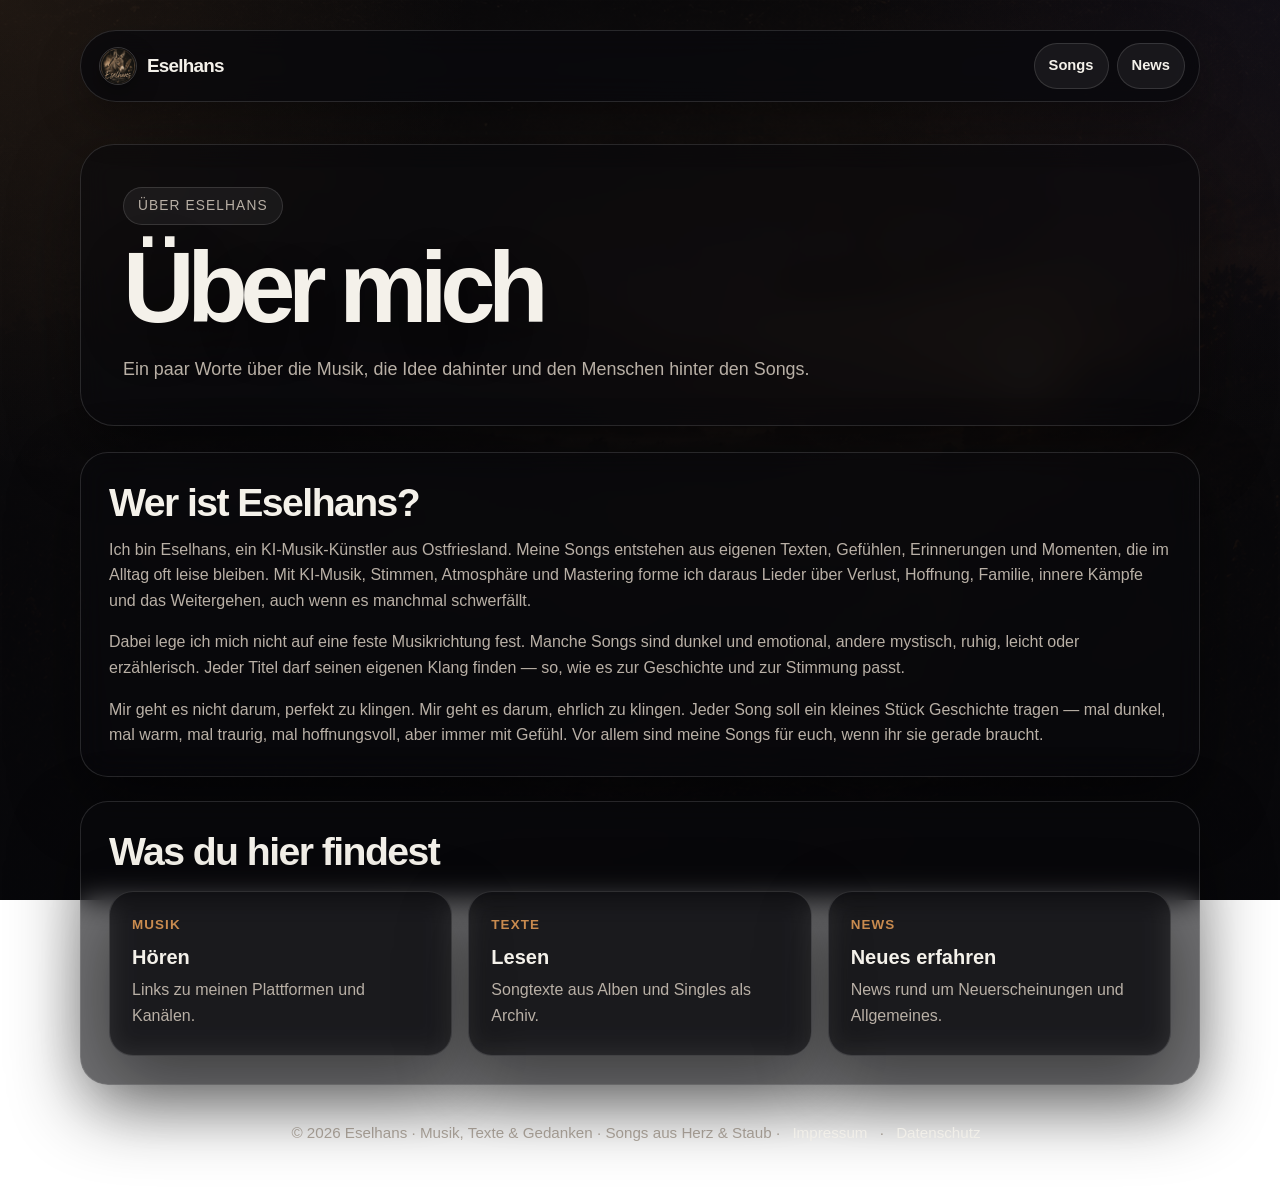
==== about.html @ 3a9dc78d "Add files via upload" ====
<!DOCTYPE html>
<html lang="de">
<head>
  <meta charset="UTF-8" />
  <meta name="viewport" content="width=device-width, initial-scale=1.0" />

  <title>Eselhans | Über mich</title>
  <meta name="description" content="Über Eselhans: KI-Musik aus Ostfriesland, eigene Texte und emotionale Songs." />
  <meta name="robots" content="index,follow" />
  <link rel="canonical" href="https://eselhans.github.io/about.html" />
  <meta property="og:type" content="profile" />
  <meta property="og:title" content="Eselhans | &Uuml;ber mich" />
  <meta property="og:description" content="&Uuml;ber Eselhans: KI-Musik aus Ostfriesland, eigene Texte und emotionale Songs." />
  <meta property="og:url" content="https://eselhans.github.io/about.html" />
  <meta property="og:image" content="https://eselhans.github.io/bilder/logo-eselhans.png" />
  <meta name="twitter:card" content="summary_large_image" />
  <meta name="twitter:title" content="Eselhans | &Uuml;ber mich" />
  <meta name="twitter:description" content="&Uuml;ber Eselhans: KI-Musik aus Ostfriesland, eigene Texte und emotionale Songs." />
  <meta name="twitter:image" content="https://eselhans.github.io/bilder/logo-eselhans.png" />
  <link rel="icon" type="image/png" href="bilder/logo-eselhans.png" />
  <link rel="apple-touch-icon" href="bilder/logo-eselhans.png" />

  <style>
    :root {
      --bg: #09090d;
      --card: rgba(255, 255, 255, 0.065);
      --border: rgba(255, 255, 255, 0.13);
      --text: #f4f1ea;
      --muted: #b9b0a6;
      --accent: #c98b4f;
      --accent-soft: rgba(201, 139, 79, 0.18);
      --shadow: rgba(0, 0, 0, 0.46);
    }

    * { box-sizing: border-box; margin: 0; padding: 0; }
    html { scroll-behavior: smooth; }

    body {
      min-height: 100vh;
      font-family: Arial, Helvetica, sans-serif;
      color: var(--text);
      background:
        radial-gradient(circle at top left, rgba(201, 139, 79, 0.12), transparent 30%),
        radial-gradient(circle at top right, rgba(97, 74, 125, 0.10), transparent 28%),
        linear-gradient(rgba(7, 7, 10, 0.84), rgba(7, 7, 10, 0.94)),
        url("bilder/hintergrund-eselhans.png");
      background-size: cover;
      background-position: center;
      background-attachment: fixed;
      line-height: 1.6;
    }

    a { color: inherit; text-decoration: none; }

    .page {
      width: min(1120px, 92%);
      margin: 0 auto;
      padding: 30px 0 56px;
    }

    .topbar {
      position: sticky;
      top: 14px;
      z-index: 20;
      display: flex;
      align-items: center;
      justify-content: space-between;
      gap: 16px;
      padding: 12px 14px;
      margin-bottom: 42px;
      border: 1px solid var(--border);
      border-radius: 999px;
      background: rgba(9, 9, 13, 0.74);
      box-shadow: 0 18px 45px rgba(0, 0, 0, 0.28);
      backdrop-filter: blur(14px);
    }

    .brand {
      display: inline-flex;
      align-items: center;
      gap: 10px;
      font-weight: 900;
      letter-spacing: -0.04em;
      font-size: 1.18rem;
      padding-left: 4px;
    }

    .brand-logo {
      width: 38px;
      height: 38px;
      border-radius: 50%;
      object-fit: cover;
      border: 1px solid rgba(255, 255, 255, 0.18);
      box-shadow: 0 8px 22px rgba(0, 0, 0, 0.35);
    }

    .nav-links {
      display: flex;
      align-items: center;
      gap: 8px;
      flex-wrap: wrap;
      justify-content: flex-end;
    }

    .nav-links a,
    .button,
    .link-button {
      display: inline-flex;
      align-items: center;
      justify-content: center;
      min-height: 42px;
      padding: 10px 14px;
      border-radius: 999px;
      border: 1px solid var(--border);
      background: rgba(255, 255, 255, 0.06);
      color: var(--text);
      font-weight: 800;
      font-size: 0.92rem;
      transition: transform 0.2s ease, background 0.2s ease, border-color 0.2s ease;
    }

    .nav-links a:hover,
    .button:hover,
    .link-button:hover {
      transform: translateY(-2px);
      background: var(--accent-soft);
      border-color: rgba(201, 139, 79, 0.55);
    }

    .hero,
    .section-card,
    .tile {
      border: 1px solid var(--border);
      background: rgba(9, 9, 13, 0.58);
      box-shadow: 0 24px 70px var(--shadow);
      backdrop-filter: blur(14px);
    }

    .hero {
      padding: 42px;
      border-radius: 34px;
      margin-bottom: 26px;
    }

    .eyebrow {
      display: inline-block;
      margin-bottom: 16px;
      padding: 7px 14px;
      border: 1px solid var(--border);
      border-radius: 999px;
      background: rgba(255, 255, 255, 0.055);
      color: var(--muted);
      font-size: 0.86rem;
      letter-spacing: 0.08em;
      text-transform: uppercase;
    }

    h1 {
      font-size: clamp(3rem, 8vw, 6.2rem);
      line-height: 0.95;
      letter-spacing: -0.075em;
      margin-bottom: 20px;
      text-shadow: 0 18px 45px var(--shadow);
    }

    h2 {
      font-size: clamp(1.7rem, 4vw, 2.45rem);
      line-height: 1.1;
      letter-spacing: -0.04em;
      margin-bottom: 12px;
    }

    h3 {
      font-size: 1.25rem;
      line-height: 1.2;
      margin-bottom: 8px;
    }

    .lead,
    .section-text,
    .tile p,
    .meta {
      color: var(--muted);
    }

    .lead {
      max-width: 820px;
      font-size: 1.12rem;
    }

    .section-card {
      padding: 28px;
      border-radius: 28px;
      margin-top: 24px;
    }

    .grid {
      display: grid;
      grid-template-columns: repeat(3, 1fr);
      gap: 16px;
      margin-top: 18px;
    }

    .grid.two { grid-template-columns: repeat(2, 1fr); }

    .tile {
      display: flex;
      flex-direction: column;
      min-height: 165px;
      padding: 22px;
      border-radius: 24px;
      transition: transform 0.2s ease, background 0.2s ease, border-color 0.2s ease;
    }

    .tile:hover {
      transform: translateY(-4px);
      background: rgba(255, 255, 255, 0.09);
      border-color: rgba(201, 139, 79, 0.55);
    }

    .tile span {
      color: var(--accent);
      font-size: 0.84rem;
      font-weight: 900;
      letter-spacing: 0.08em;
      text-transform: uppercase;
      margin-bottom: 10px;
    }

    .video-frame {
      position: relative;
      width: 100%;
      overflow: hidden;
      border-radius: 22px;
      border: 1px solid var(--border);
      background: rgba(0, 0, 0, 0.42);
      aspect-ratio: 16 / 9;
      box-shadow: 0 18px 45px rgba(0, 0, 0, 0.32);
      margin-top: 18px;
    }

    .video-frame iframe {
      width: 100%;
      height: 100%;
      border: 0;
      display: block;
    }

    .note {
      margin-top: 18px;
      padding: 18px;
      border-radius: 20px;
      border: 1px solid var(--border);
      background: rgba(255,255,255,0.055);
      color: var(--muted);
    }

    .button-row {
      display: flex;
      gap: 10px;
      flex-wrap: wrap;
      margin-top: 18px;
    }

    footer {
      padding: 36px 0 0;
      color: var(--muted);
      text-align: center;
      font-size: 0.95rem;
    }

    footer a {
      color: var(--text);
      margin: 0 8px;
      opacity: 0.86;
    }

    footer a:hover {
      opacity: 1;
      color: var(--accent);
    }

    @media (max-width: 980px) {
      .grid,
      .grid.two { grid-template-columns: 1fr; }
      .nav-links { display: none; }
    }

    @media (max-width: 640px) {
      .page { width: min(94%, 1120px); padding-top: 20px; }
      .topbar { top: 10px; }
      .hero, .section-card { padding: 22px; border-radius: 24px; }
      .button-row { flex-direction: column; }
      .button, .link-button { width: 100%; }
    }
  
    /* Mobile performance tuning */
    @media (max-width: 760px) {
      body {
        background-attachment: scroll;
        background-position: center top;
      }

      .hero,
      .section-card,
      .album-section,
      .song-card,
      .video-card,
      .tile {
        backdrop-filter: none;
      }

      .topbar {
        backdrop-filter: none;
      }

      .hero,
      .section-card,
      .album-section {
        box-shadow: 0 14px 32px rgba(0, 0, 0, 0.34);
      }
    }

  </style>

</head>
<body>
  <main class="page">

    <nav class="topbar">
      <a class="brand" href="index.html">
        <img class="brand-logo" src="bilder/logo-eselhans.png" alt="Eselhans Logo" />
        Eselhans
      </a>
      <div class="nav-links">
        <a href="songs.html">Songs</a>
        <a href="news.html">News</a>
      </div>
    </nav>


    <header class="hero">
      <span class="eyebrow">Über Eselhans</span>
      <h1>Über mich</h1>
      <p class="lead">
        Ein paar Worte über die Musik, die Idee dahinter und den Menschen hinter den Songs.
      </p>
    </header>

    <section class="section-card">
      <h2>Wer ist Eselhans?</h2>
      <p class="section-text">
        Ich bin Eselhans, ein KI-Musik-Künstler aus Ostfriesland. Meine Songs entstehen aus eigenen Texten, Gefühlen,
        Erinnerungen und Momenten, die im Alltag oft leise bleiben. Mit KI-Musik, Stimmen, Atmosphäre und Mastering forme ich daraus
        Lieder über Verlust, Hoffnung, Familie, innere Kämpfe und das Weitergehen, auch wenn es manchmal schwerfällt.
      </p>

      <p class="section-text" style="margin-top: 16px;">
        Dabei lege ich mich nicht auf eine feste Musikrichtung fest. Manche Songs sind dunkel und emotional, andere mystisch,
        ruhig, leicht oder erzählerisch. Jeder Titel darf seinen eigenen Klang finden — so, wie es zur Geschichte und zur Stimmung passt.
      </p>

      <p class="section-text" style="margin-top: 16px;">
        Mir geht es nicht darum, perfekt zu klingen. Mir geht es darum, ehrlich zu klingen. Jeder Song soll ein kleines Stück Geschichte
        tragen — mal dunkel, mal warm, mal traurig, mal hoffnungsvoll, aber immer mit Gefühl. Vor allem sind meine Songs für euch,
        wenn ihr sie gerade braucht.
      </p>
    </section>

    <section class="section-card">
      <h2>Was du hier findest</h2>
      <div class="grid">
        <a class="tile" href="musik.html">
          <span>Musik</span>
          <h3>Hören</h3>
          <p>Links zu meinen Plattformen und Kanälen.</p>
        </a>

        <a class="tile" href="songs.html">
          <span>Texte</span>
          <h3>Lesen</h3>
          <p>Songtexte aus Alben und Singles als Archiv.</p>
        </a>

        <a class="tile" href="news.html">
          <span>News</span>
          <h3>Neues erfahren</h3>
          <p>News rund um Neuerscheinungen und Allgemeines.</p>
        </a>
      </div>
    </section>


    <footer>
      © 2026 Eselhans · Musik, Texte & Gedanken · Songs aus Herz & Staub ·
      <a href="impressum.html">Impressum</a> ·
      <a href="datenschutz.html">Datenschutz</a>
    </footer>
  </main>
</body>
</html>
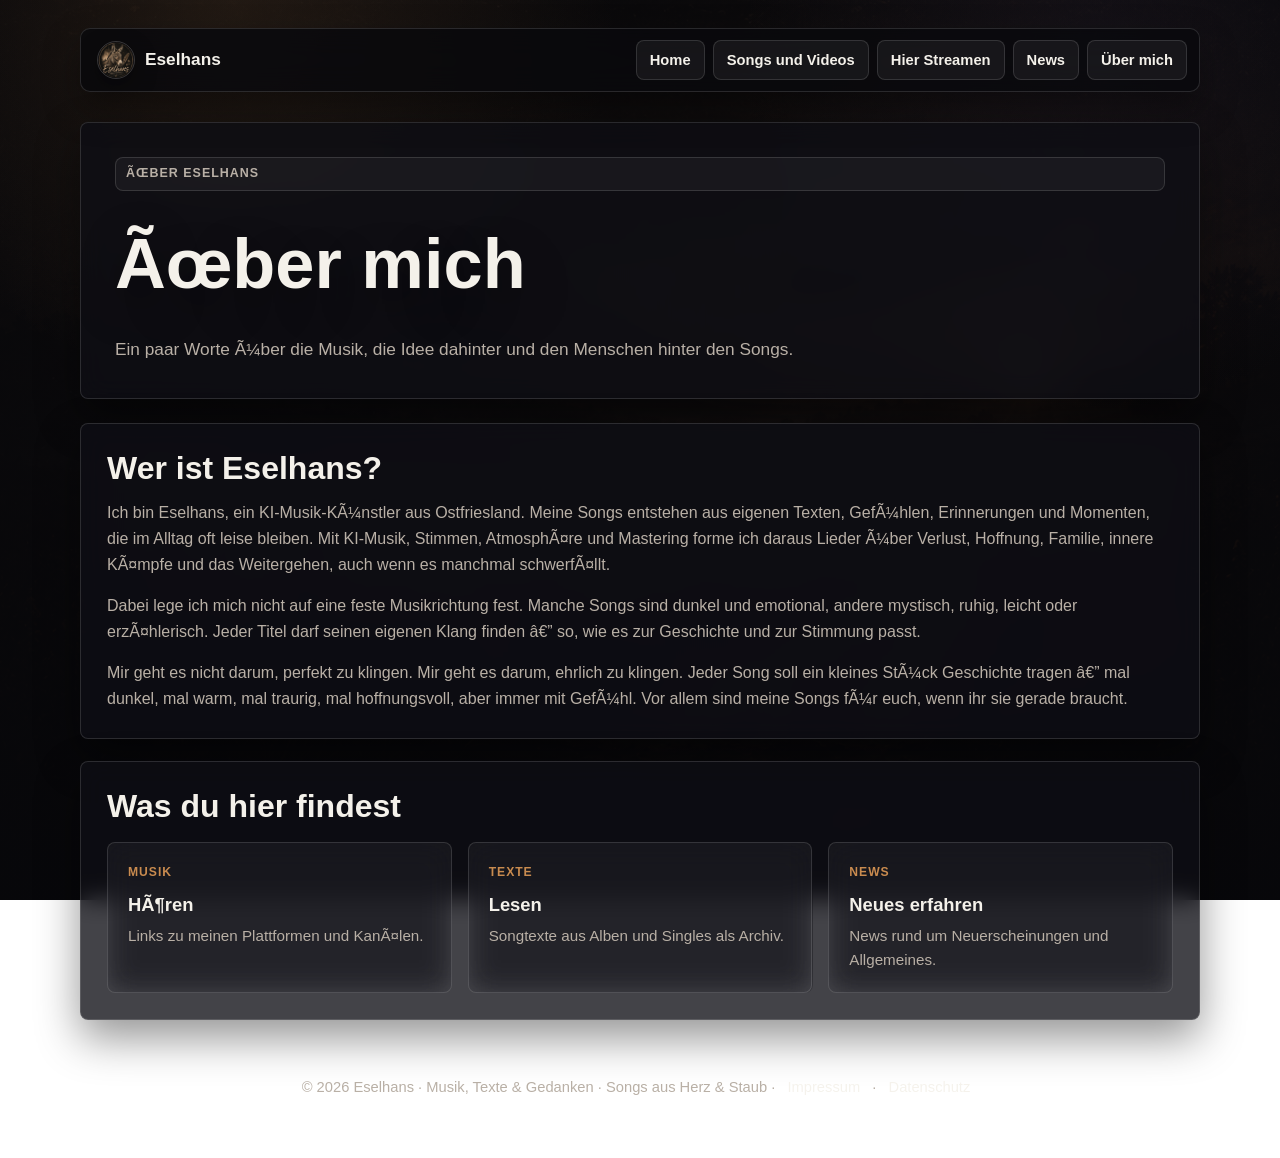
==== commit 8b93c6a3: "Add files via upload" ====
--- a/about.html
+++ b/about.html
@@ -1,11 +1,11 @@
-<!DOCTYPE html>
+﻿<!DOCTYPE html>
 <html lang="de">
 <head>
   <meta charset="UTF-8" />
   <meta name="viewport" content="width=device-width, initial-scale=1.0" />
 
-  <title>Eselhans | Über mich</title>
-  <meta name="description" content="Über Eselhans: KI-Musik aus Ostfriesland, eigene Texte und emotionale Songs." />
+  <title>Eselhans | Ãœber mich</title>
+  <meta name="description" content="Ãœber Eselhans: KI-Musik aus Ostfriesland, eigene Texte und emotionale Songs." />
   <meta name="robots" content="index,follow" />
   <link rel="canonical" href="https://eselhans.github.io/about.html" />
   <meta property="og:type" content="profile" />
@@ -321,48 +321,52 @@
       }
     }
 
-  </style>
+  </style>
+  <link rel="stylesheet" href="style.css" data-unified-style="true" />
 
 </head>
 <body>
   <main class="page">
 
     <nav class="topbar">
-      <a class="brand" href="index.html">
-        <img class="brand-logo" src="bilder/logo-eselhans.png" alt="Eselhans Logo" />
-        Eselhans
-      </a>
-      <div class="nav-links">
-        <a href="songs.html">Songs</a>
-        <a href="news.html">News</a>
-      </div>
-    </nav>
+  <a class="brand" href="index.html">
+    <img class="brand-logo" src="bilder/logo-eselhans.png" alt="Eselhans Logo" />
+    Eselhans
+  </a>
+  <div class="nav-links" aria-label="Hauptnavigation">
+    <a href="index.html">Home</a>
+    <a href="songs.html">Songs und Videos</a>
+    <a href="musik.html">Hier Streamen</a>
+    <a href="news.html">News</a>
+    <a href="about.html">&Uuml;ber mich</a>
+  </div>
+</nav>
 
 
     <header class="hero">
-      <span class="eyebrow">Über Eselhans</span>
-      <h1>Über mich</h1>
+      <span class="eyebrow">Ãœber Eselhans</span>
+      <h1>Ãœber mich</h1>
       <p class="lead">
-        Ein paar Worte über die Musik, die Idee dahinter und den Menschen hinter den Songs.
+        Ein paar Worte Ã¼ber die Musik, die Idee dahinter und den Menschen hinter den Songs.
       </p>
     </header>
 
     <section class="section-card">
       <h2>Wer ist Eselhans?</h2>
       <p class="section-text">
-        Ich bin Eselhans, ein KI-Musik-Künstler aus Ostfriesland. Meine Songs entstehen aus eigenen Texten, Gefühlen,
-        Erinnerungen und Momenten, die im Alltag oft leise bleiben. Mit KI-Musik, Stimmen, Atmosphäre und Mastering forme ich daraus
-        Lieder über Verlust, Hoffnung, Familie, innere Kämpfe und das Weitergehen, auch wenn es manchmal schwerfällt.
+        Ich bin Eselhans, ein KI-Musik-KÃ¼nstler aus Ostfriesland. Meine Songs entstehen aus eigenen Texten, GefÃ¼hlen,
+        Erinnerungen und Momenten, die im Alltag oft leise bleiben. Mit KI-Musik, Stimmen, AtmosphÃ¤re und Mastering forme ich daraus
+        Lieder Ã¼ber Verlust, Hoffnung, Familie, innere KÃ¤mpfe und das Weitergehen, auch wenn es manchmal schwerfÃ¤llt.
       </p>
 
       <p class="section-text" style="margin-top: 16px;">
         Dabei lege ich mich nicht auf eine feste Musikrichtung fest. Manche Songs sind dunkel und emotional, andere mystisch,
-        ruhig, leicht oder erzählerisch. Jeder Titel darf seinen eigenen Klang finden — so, wie es zur Geschichte und zur Stimmung passt.
+        ruhig, leicht oder erzÃ¤hlerisch. Jeder Titel darf seinen eigenen Klang finden â€” so, wie es zur Geschichte und zur Stimmung passt.
       </p>
 
       <p class="section-text" style="margin-top: 16px;">
-        Mir geht es nicht darum, perfekt zu klingen. Mir geht es darum, ehrlich zu klingen. Jeder Song soll ein kleines Stück Geschichte
-        tragen — mal dunkel, mal warm, mal traurig, mal hoffnungsvoll, aber immer mit Gefühl. Vor allem sind meine Songs für euch,
+        Mir geht es nicht darum, perfekt zu klingen. Mir geht es darum, ehrlich zu klingen. Jeder Song soll ein kleines StÃ¼ck Geschichte
+        tragen â€” mal dunkel, mal warm, mal traurig, mal hoffnungsvoll, aber immer mit GefÃ¼hl. Vor allem sind meine Songs fÃ¼r euch,
         wenn ihr sie gerade braucht.
       </p>
     </section>
@@ -372,8 +376,8 @@
       <div class="grid">
         <a class="tile" href="musik.html">
           <span>Musik</span>
-          <h3>Hören</h3>
-          <p>Links zu meinen Plattformen und Kanälen.</p>
+          <h3>HÃ¶ren</h3>
+          <p>Links zu meinen Plattformen und KanÃ¤len.</p>
         </a>
 
         <a class="tile" href="songs.html">
@@ -392,10 +396,12 @@
 
 
     <footer>
-      © 2026 Eselhans · Musik, Texte & Gedanken · Songs aus Herz & Staub ·
-      <a href="impressum.html">Impressum</a> ·
-      <a href="datenschutz.html">Datenschutz</a>
-    </footer>
+  &copy; 2026 Eselhans &middot; Musik, Texte & Gedanken &middot; Songs aus Herz & Staub &middot;
+  <a href="impressum.html">Impressum</a> &middot;
+  <a href="datenschutz.html">Datenschutz</a>
+</footer>
   </main>
 </body>
 </html>
+
+
--- a/style.css
+++ b/style.css
@@ -0,0 +1,895 @@
+/* =========================
+   ESSELHANS CLEAN PREMIUM UI
+   v3 - FULL REBUILD MATCHED TO YOUR HTML
+========================= */
+
+:root {
+  --bg: #09090d;
+  --card: rgba(255, 255, 255, 0.06);
+  --card-strong: rgba(255, 255, 255, 0.09);
+  --border: rgba(255, 255, 255, 0.12);
+
+  --text: #f4f1ea;
+  --muted: #b9b0a6;
+
+  --accent: #c98b4f;
+  --accent-soft: rgba(201, 139, 79, 0.18);
+
+  --shadow: rgba(0, 0, 0, 0.55);
+}
+
+* {
+  box-sizing: border-box;
+  margin: 0;
+  padding: 0;
+}
+
+html {
+  scroll-behavior: smooth;
+}
+
+body {
+  font-family: Arial, Helvetica, sans-serif;
+  background: var(--bg);
+  color: var(--text);
+  line-height: 1.6;
+}
+
+/* =========================
+   PAGE WRAPPER
+========================= */
+
+.page {
+  width: min(1120px, 92%);
+  margin: auto;
+  padding: 28px 0 60px;
+}
+
+/* =========================
+   TOPBAR (NAV)
+========================= */
+
+.topbar {
+  position: sticky;
+  top: 14px;
+  z-index: 100;
+
+  display: flex;
+  align-items: center;
+  justify-content: space-between;
+  gap: 18px;
+
+  padding: 12px 16px;
+  margin-bottom: 36px;
+
+  border-radius: 999px;
+  border: 1px solid var(--border);
+
+  background: rgba(9, 9, 13, 0.72);
+  backdrop-filter: blur(14px);
+
+  box-shadow: 0 18px 45px var(--shadow);
+}
+
+.brand {
+  display: flex;
+  align-items: center;
+  gap: 10px;
+  font-weight: 900;
+  color: var(--text);
+  text-decoration: none;
+  font-size: 1.1rem;
+}
+
+.brand-logo {
+  width: 38px;
+  height: 38px;
+  border-radius: 50%;
+  object-fit: cover;
+  border: 1px solid var(--border);
+}
+
+/* NAV LINKS */
+.nav-links {
+  display: flex;
+  flex-wrap: wrap;
+  gap: 10px;
+}
+
+.nav-links a {
+  padding: 10px 14px;
+  border-radius: 999px;
+
+  border: 1px solid var(--border);
+  background: rgba(255, 255, 255, 0.05);
+
+  color: var(--text);
+  text-decoration: none;
+  font-weight: 700;
+  font-size: 0.9rem;
+
+  transition: 0.25s ease;
+}
+
+.nav-links a:hover {
+  transform: translateY(-2px);
+  background: var(--accent-soft);
+  border-color: rgba(201, 139, 79, 0.5);
+}
+
+/* =========================
+   HERO
+========================= */
+
+.hero {
+  display: grid;
+  grid-template-columns: 1.2fr 0.8fr;
+  gap: 26px;
+
+  padding: 42px;
+  border-radius: 32px;
+
+  border: 1px solid var(--border);
+  background: linear-gradient(135deg, #14141a, #0b0b10);
+
+  box-shadow: 0 25px 70px var(--shadow);
+
+  margin-bottom: 26px;
+}
+
+.eyebrow {
+  display: inline-block;
+  margin-bottom: 14px;
+  padding: 6px 12px;
+
+  border-radius: 999px;
+  border: 1px solid var(--border);
+
+  font-size: 0.8rem;
+  text-transform: uppercase;
+  letter-spacing: 0.08em;
+
+  color: var(--muted);
+  background: rgba(255,255,255,0.04);
+}
+
+h1 {
+  font-size: clamp(2.6rem, 6vw, 5.5rem);
+  line-height: 0.95;
+  margin-bottom: 14px;
+  letter-spacing: -0.05em;
+}
+
+.lead {
+  color: var(--muted);
+  font-size: 1.1rem;
+  max-width: 700px;
+}
+
+/* HERO ACTIONS */
+.hero-actions {
+  display: flex;
+  gap: 12px;
+  flex-wrap: wrap;
+  margin-top: 18px;
+}
+
+/* BUTTONS */
+.button {
+  display: inline-flex;
+  align-items: center;
+  justify-content: center;
+
+  padding: 10px 16px;
+  border-radius: 999px;
+
+  border: 1px solid var(--border);
+  background: rgba(255,255,255,0.06);
+
+  color: var(--text);
+  text-decoration: none;
+  font-weight: 800;
+
+  transition: 0.25s ease;
+}
+
+.button:hover {
+  transform: translateY(-3px);
+  background: var(--accent-soft);
+}
+
+.button.primary {
+  background: var(--accent);
+  color: #1a120a;
+  border-color: rgba(255,255,255,0.2);
+}
+
+/* =========================
+   BANNER
+========================= */
+
+.banner-wrap {
+  border-radius: 26px;
+  overflow: hidden;
+
+  border: 1px solid var(--border);
+  background: rgba(255,255,255,0.03);
+}
+
+.banner-wrap img {
+  width: 100%;
+  height: 100%;
+  object-fit: cover;
+  display: block;
+}
+
+/* =========================
+   SECTIONS
+========================= */
+
+.section-card {
+  margin-top: 24px;
+  padding: 28px;
+
+  border-radius: 26px;
+  border: 1px solid var(--border);
+
+  background: rgba(255,255,255,0.04);
+  box-shadow: 0 20px 60px var(--shadow);
+}
+
+.section-head {
+  margin-bottom: 18px;
+}
+
+h2 {
+  font-size: 2rem;
+  margin-bottom: 10px;
+}
+
+/* =========================
+   NEWS BOX
+========================= */
+
+.news-box {
+  display: grid;
+  grid-template-columns: 220px 1fr auto;
+  gap: 18px;
+
+  padding: 18px;
+
+  border-radius: 20px;
+  border: 1px solid var(--border);
+
+  background: rgba(255,255,255,0.05);
+}
+
+.news-box img {
+  width: 100%;
+  max-width: 140px;
+  aspect-ratio: 1 / 1;
+  object-fit: cover;
+  border-radius: 14px;
+}
+
+.news-label {
+  font-size: 0.75rem;
+  text-transform: uppercase;
+  letter-spacing: 0.08em;
+
+  color: var(--accent);
+  font-weight: 900;
+}
+
+/* =========================
+   VIDEO
+========================= */
+
+.video-frame {
+  width: 100%;
+  aspect-ratio: 16 / 9;
+
+  border-radius: 20px;
+  overflow: hidden;
+
+  border: 1px solid var(--border);
+  box-shadow: 0 18px 50px var(--shadow);
+}
+
+.video-frame iframe {
+  width: 100%;
+  height: 100%;
+  border: 0;
+}
+
+/* =========================
+   TILE GRID
+========================= */
+
+.tile-grid {
+  display: grid;
+  grid-template-columns: repeat(4, 1fr);
+  gap: 16px;
+}
+
+.tile {
+  padding: 20px;
+
+  border-radius: 22px;
+  border: 1px solid var(--border);
+
+  background: rgba(255,255,255,0.05);
+
+  text-decoration: none;
+  color: var(--text);
+
+  transition: 0.25s ease;
+}
+
+.tile:hover {
+  transform: translateY(-5px);
+  background: var(--card-strong);
+  border-color: rgba(201,139,79,0.5);
+}
+
+.tile span {
+  font-size: 0.75rem;
+  text-transform: uppercase;
+  color: var(--accent);
+  letter-spacing: 0.08em;
+  font-weight: 900;
+}
+
+.tile p {
+  color: var(--muted);
+  font-size: 0.95rem;
+}
+
+/* =========================
+   PLATFORMS
+========================= */
+
+.platforms {
+  display: flex;
+  flex-wrap: wrap;
+  gap: 10px;
+}
+
+.platforms a {
+  padding: 10px 14px;
+  border-radius: 999px;
+
+  border: 1px solid var(--border);
+  background: rgba(255,255,255,0.05);
+
+  text-decoration: none;
+  color: var(--text);
+  font-weight: 700;
+}
+
+/* =========================
+   FOOTER
+========================= */
+
+footer {
+  margin-top: 40px;
+  text-align: center;
+  color: var(--muted);
+}
+
+/* =========================
+   ANIMATIONS
+========================= */
+
+.hero, .section-card, .tile, .news-box {
+  animation: fadeIn 0.5s ease both;
+}
+
+@keyframes fadeIn {
+  from {
+    opacity: 0;
+    transform: translateY(10px);
+  }
+  to {
+    opacity: 1;
+    transform: translateY(0);
+  }
+}
+
+/* =========================
+   MOBILE
+========================= */
+
+@media (max-width: 900px) {
+  .hero {
+    grid-template-columns: 1fr;
+  }
+
+  .tile-grid {
+    grid-template-columns: repeat(2, 1fr);
+  }
+
+  .news-box {
+    grid-template-columns: 1fr;
+  }
+
+  .topbar {
+    flex-direction: column;
+    border-radius: 20px;
+  }
+}
+
+@media (max-width: 600px) {
+  .tile-grid {
+    grid-template-columns: 1fr;
+  }
+}
+
+/* =========================
+   UNIFIED SITE POLISH
+   Shared visual layer for all active pages
+========================= */
+
+:root {
+  --bg: #09090d;
+  --surface: rgba(15, 15, 21, 0.78);
+  --surface-soft: rgba(255, 255, 255, 0.045);
+  --surface-hover: rgba(255, 255, 255, 0.075);
+  --border: rgba(255, 255, 255, 0.13);
+  --text: #f4f1ea;
+  --muted: #b9b0a6;
+  --accent: #c98b4f;
+  --accent-soft: rgba(201, 139, 79, 0.17);
+  --shadow: rgba(0, 0, 0, 0.42);
+}
+
+html {
+  text-size-adjust: 100%;
+}
+
+body {
+  min-height: 100vh;
+  font-family: Arial, Helvetica, sans-serif;
+  color: var(--text);
+  background:
+    radial-gradient(circle at 18% 0%, rgba(201, 139, 79, 0.13), transparent 28%),
+    radial-gradient(circle at 86% 6%, rgba(106, 86, 128, 0.10), transparent 26%),
+    linear-gradient(rgba(7, 7, 10, 0.88), rgba(7, 7, 10, 0.96)),
+    url("bilder/hintergrund-eselhans.png");
+  background-size: cover;
+  background-position: center top;
+  background-attachment: fixed;
+  line-height: 1.6;
+}
+
+a {
+  color: inherit;
+}
+
+.page {
+  width: min(1120px, 92%);
+  margin: 0 auto;
+  padding: 28px 0 58px;
+}
+
+.topbar {
+  position: sticky;
+  top: 12px;
+  z-index: 100;
+  display: flex;
+  align-items: center;
+  justify-content: space-between;
+  gap: 16px;
+  min-height: 64px;
+  padding: 10px 12px;
+  margin-bottom: 30px;
+  border: 1px solid var(--border);
+  border-radius: 10px;
+  background: rgba(9, 9, 13, 0.82);
+  box-shadow: 0 16px 36px rgba(0, 0, 0, 0.34);
+  backdrop-filter: blur(14px);
+}
+
+.brand {
+  display: inline-flex;
+  align-items: center;
+  flex: 0 0 auto;
+  gap: 10px;
+  min-width: max-content;
+  color: var(--text);
+  text-decoration: none;
+  font-size: 1.08rem;
+  font-weight: 900;
+  letter-spacing: 0;
+}
+
+.brand-logo {
+  width: 38px;
+  height: 38px;
+  border-radius: 50%;
+  object-fit: cover;
+  border: 1px solid rgba(255, 255, 255, 0.18);
+}
+
+.nav-links {
+  display: flex !important;
+  align-items: center;
+  justify-content: flex-end;
+  flex-wrap: wrap;
+  gap: 8px;
+}
+
+.nav-links a,
+.button,
+.link-button,
+.button-row a,
+.button-row button {
+  display: inline-flex;
+  align-items: center;
+  justify-content: center;
+  min-height: 40px;
+  padding: 9px 13px;
+  border: 1px solid var(--border);
+  border-radius: 8px;
+  background: rgba(255, 255, 255, 0.055);
+  color: var(--text);
+  text-decoration: none;
+  font-size: 0.92rem;
+  font-weight: 800;
+  line-height: 1.15;
+  cursor: pointer;
+  transition: background 0.2s ease, border-color 0.2s ease, transform 0.2s ease;
+}
+
+.nav-links a:hover,
+.button:hover,
+.link-button:hover,
+.button-row a:hover,
+.button-row button:hover {
+  transform: translateY(-1px);
+  background: var(--accent-soft);
+  border-color: rgba(201, 139, 79, 0.55);
+}
+
+.button.primary {
+  background: var(--accent);
+  color: #171008;
+  border-color: rgba(255, 255, 255, 0.2);
+}
+
+.hero,
+.section-card,
+.legal-card {
+  border: 1px solid var(--border);
+  border-radius: 8px;
+  background: var(--surface);
+  box-shadow: 0 18px 44px var(--shadow);
+  backdrop-filter: blur(12px);
+}
+
+.hero {
+  display: grid;
+  grid-template-columns: 1fr;
+  gap: 24px;
+  padding: 34px;
+  margin-bottom: 24px;
+}
+
+.hero:has(.banner-wrap) {
+  grid-template-columns: minmax(0, 1.1fr) minmax(260px, 0.9fr);
+}
+
+.section-card,
+.legal-card {
+  padding: 26px;
+  margin-top: 22px;
+}
+
+.legal-card {
+  max-width: 920px;
+  margin-left: auto;
+  margin-right: auto;
+}
+
+.eyebrow {
+  display: inline-flex;
+  align-items: center;
+  min-height: 30px;
+  margin-bottom: 14px;
+  padding: 6px 10px;
+  border: 1px solid var(--border);
+  border-radius: 8px;
+  background: rgba(255, 255, 255, 0.045);
+  color: var(--muted);
+  font-size: 0.78rem;
+  font-weight: 800;
+  letter-spacing: 0.08em;
+  text-transform: uppercase;
+}
+
+h1 {
+  margin: 0 0 14px;
+  font-size: 4.4rem;
+  line-height: 0.98;
+  letter-spacing: 0;
+}
+
+h2,
+.album-title {
+  margin: 0 0 14px;
+  color: var(--text);
+  font-size: 2rem;
+  line-height: 1.15;
+  letter-spacing: 0;
+}
+
+h3,
+.song-title {
+  color: var(--text);
+  font-size: 1.15rem;
+  line-height: 1.25;
+  letter-spacing: 0;
+}
+
+.lead,
+.section-text,
+.tile p,
+.song-meta,
+.lyrics,
+.notice,
+.meta {
+  color: var(--muted);
+}
+
+.lead {
+  max-width: 760px;
+  font-size: 1.08rem;
+}
+
+.grid,
+.tile-grid {
+  display: grid;
+  grid-template-columns: repeat(3, minmax(0, 1fr));
+  gap: 16px;
+}
+
+.grid.two {
+  grid-template-columns: repeat(2, minmax(0, 1fr));
+}
+
+.tile,
+.song-card,
+.news-box,
+.notice,
+.banner-wrap,
+.video-frame {
+  border: 1px solid var(--border);
+  border-radius: 8px;
+  background: var(--surface-soft);
+  box-shadow: none;
+}
+
+.tile,
+.song-card {
+  min-width: 0;
+  overflow: hidden;
+}
+
+.tile {
+  min-height: 150px;
+  padding: 20px;
+  color: var(--text);
+  text-decoration: none;
+}
+
+.tile:hover,
+.song-card:hover {
+  transform: translateY(-2px);
+  background: var(--surface-hover);
+  border-color: rgba(201, 139, 79, 0.5);
+}
+
+.tile span,
+.news-label {
+  color: var(--accent);
+  font-size: 0.76rem;
+  font-weight: 900;
+  letter-spacing: 0.08em;
+  text-transform: uppercase;
+}
+
+.banner-wrap {
+  overflow: hidden;
+  aspect-ratio: 16 / 10;
+}
+
+.banner-wrap img,
+.song-card img,
+.news-box img {
+  display: block;
+  width: 100%;
+  object-fit: cover;
+}
+
+.news-box {
+  display: grid;
+  grid-template-columns: 150px minmax(0, 1fr) auto;
+  gap: 18px;
+  align-items: center;
+  padding: 16px;
+}
+
+.news-box img {
+  max-width: none;
+  aspect-ratio: 1 / 1;
+  border-radius: 8px;
+}
+
+.news-cover {
+  overflow: hidden;
+  margin-bottom: 16px;
+  border: 1px solid var(--border);
+  border-radius: 8px;
+  background: var(--surface-soft);
+}
+
+.news-cover img {
+  display: block;
+  width: 100%;
+  aspect-ratio: 1 / 1;
+  object-fit: cover;
+}
+
+.song-grid {
+  display: grid;
+  grid-template-columns: repeat(auto-fit, minmax(230px, 1fr));
+  gap: 16px;
+}
+
+.song-card {
+  background: rgba(255, 255, 255, 0.045);
+}
+
+.song-card img {
+  height: 176px;
+}
+
+.song-content {
+  padding: 14px;
+}
+
+.button-row {
+  display: flex;
+  flex-wrap: wrap;
+  gap: 8px;
+  margin-top: 12px;
+}
+
+.lyrics {
+  margin-top: 12px;
+  white-space: pre-line;
+}
+
+#search {
+  width: 100% !important;
+  max-width: 520px;
+  min-height: 44px;
+  padding: 11px 14px !important;
+  border: 1px solid var(--border) !important;
+  border-radius: 8px !important;
+  background: rgba(255, 255, 255, 0.055) !important;
+  color: var(--text) !important;
+  outline: none !important;
+}
+
+#search:focus {
+  border-color: rgba(201, 139, 79, 0.72) !important;
+  box-shadow: 0 0 0 3px rgba(201, 139, 79, 0.16);
+}
+
+footer {
+  margin-top: 34px;
+  padding: 22px 0 0;
+  color: var(--muted);
+  text-align: center;
+  font-size: 0.92rem;
+}
+
+footer a {
+  color: var(--text);
+  text-decoration: none;
+  opacity: 0.88;
+}
+
+footer a:hover {
+  color: var(--accent);
+  opacity: 1;
+}
+
+@media (max-width: 980px) {
+  body {
+    background-attachment: scroll;
+  }
+
+  .topbar {
+    align-items: stretch;
+    flex-direction: column;
+    border-radius: 8px;
+  }
+
+  .brand {
+    justify-content: center;
+  }
+
+  .nav-links {
+    justify-content: center;
+  }
+
+  .hero,
+  .hero:has(.banner-wrap),
+  .grid,
+  .grid.two,
+  .tile-grid,
+  .news-box {
+    grid-template-columns: 1fr;
+  }
+
+  h1 {
+    font-size: 3.2rem;
+  }
+}
+
+@media (max-width: 640px) {
+  .page {
+    width: min(94%, 1120px);
+    padding-top: 16px;
+  }
+
+  .topbar {
+    top: 8px;
+    gap: 10px;
+    padding: 10px;
+  }
+
+  .nav-links {
+    display: grid !important;
+    grid-template-columns: repeat(2, minmax(0, 1fr));
+    width: 100%;
+    gap: 8px;
+  }
+
+  .nav-links a {
+    width: 100%;
+    min-height: 42px;
+    padding: 9px 8px;
+    font-size: 0.86rem;
+  }
+
+  .hero,
+  .section-card,
+  .legal-card {
+    padding: 20px;
+  }
+
+  h1 {
+    font-size: 2.55rem;
+  }
+
+  h2,
+  .album-title {
+    font-size: 1.65rem;
+  }
+
+  .lead {
+    font-size: 1rem;
+  }
+
+  .news-box {
+    align-items: start;
+  }
+
+  .button,
+  .link-button {
+    width: 100%;
+  }
+}
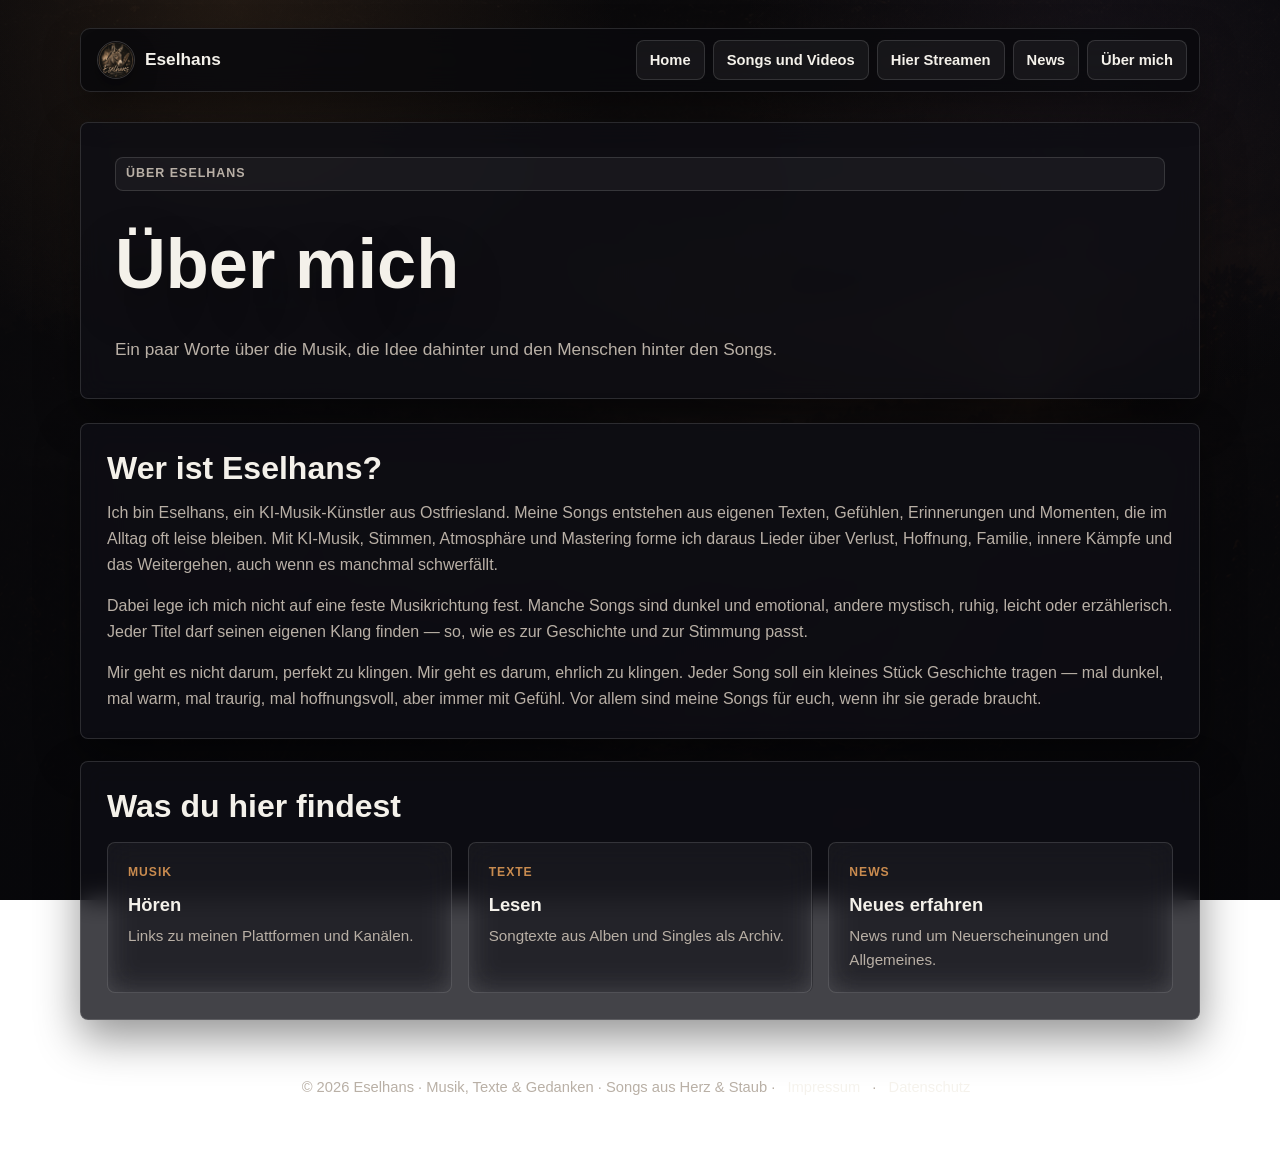
==== commit ae3ee903: "Add files via upload" ====
--- a/about.html
+++ b/about.html
@@ -1,407 +1,407 @@
-﻿<!DOCTYPE html>
-<html lang="de">
-<head>
-  <meta charset="UTF-8" />
-  <meta name="viewport" content="width=device-width, initial-scale=1.0" />
-
-  <title>Eselhans | Ãœber mich</title>
-  <meta name="description" content="Ãœber Eselhans: KI-Musik aus Ostfriesland, eigene Texte und emotionale Songs." />
-  <meta name="robots" content="index,follow" />
-  <link rel="canonical" href="https://eselhans.github.io/about.html" />
-  <meta property="og:type" content="profile" />
-  <meta property="og:title" content="Eselhans | &Uuml;ber mich" />
-  <meta property="og:description" content="&Uuml;ber Eselhans: KI-Musik aus Ostfriesland, eigene Texte und emotionale Songs." />
-  <meta property="og:url" content="https://eselhans.github.io/about.html" />
-  <meta property="og:image" content="https://eselhans.github.io/bilder/logo-eselhans.png" />
-  <meta name="twitter:card" content="summary_large_image" />
-  <meta name="twitter:title" content="Eselhans | &Uuml;ber mich" />
-  <meta name="twitter:description" content="&Uuml;ber Eselhans: KI-Musik aus Ostfriesland, eigene Texte und emotionale Songs." />
-  <meta name="twitter:image" content="https://eselhans.github.io/bilder/logo-eselhans.png" />
-  <link rel="icon" type="image/png" href="bilder/logo-eselhans.png" />
-  <link rel="apple-touch-icon" href="bilder/logo-eselhans.png" />
-
-  <style>
-    :root {
-      --bg: #09090d;
-      --card: rgba(255, 255, 255, 0.065);
-      --border: rgba(255, 255, 255, 0.13);
-      --text: #f4f1ea;
-      --muted: #b9b0a6;
-      --accent: #c98b4f;
-      --accent-soft: rgba(201, 139, 79, 0.18);
-      --shadow: rgba(0, 0, 0, 0.46);
-    }
-
-    * { box-sizing: border-box; margin: 0; padding: 0; }
-    html { scroll-behavior: smooth; }
-
-    body {
-      min-height: 100vh;
-      font-family: Arial, Helvetica, sans-serif;
-      color: var(--text);
-      background:
-        radial-gradient(circle at top left, rgba(201, 139, 79, 0.12), transparent 30%),
-        radial-gradient(circle at top right, rgba(97, 74, 125, 0.10), transparent 28%),
-        linear-gradient(rgba(7, 7, 10, 0.84), rgba(7, 7, 10, 0.94)),
-        url("bilder/hintergrund-eselhans.png");
-      background-size: cover;
-      background-position: center;
-      background-attachment: fixed;
-      line-height: 1.6;
-    }
-
-    a { color: inherit; text-decoration: none; }
-
-    .page {
-      width: min(1120px, 92%);
-      margin: 0 auto;
-      padding: 30px 0 56px;
-    }
-
-    .topbar {
-      position: sticky;
-      top: 14px;
-      z-index: 20;
-      display: flex;
-      align-items: center;
-      justify-content: space-between;
-      gap: 16px;
-      padding: 12px 14px;
-      margin-bottom: 42px;
-      border: 1px solid var(--border);
-      border-radius: 999px;
-      background: rgba(9, 9, 13, 0.74);
-      box-shadow: 0 18px 45px rgba(0, 0, 0, 0.28);
-      backdrop-filter: blur(14px);
-    }
-
-    .brand {
-      display: inline-flex;
-      align-items: center;
-      gap: 10px;
-      font-weight: 900;
-      letter-spacing: -0.04em;
-      font-size: 1.18rem;
-      padding-left: 4px;
-    }
-
-    .brand-logo {
-      width: 38px;
-      height: 38px;
-      border-radius: 50%;
-      object-fit: cover;
-      border: 1px solid rgba(255, 255, 255, 0.18);
-      box-shadow: 0 8px 22px rgba(0, 0, 0, 0.35);
-    }
-
-    .nav-links {
-      display: flex;
-      align-items: center;
-      gap: 8px;
-      flex-wrap: wrap;
-      justify-content: flex-end;
-    }
-
-    .nav-links a,
-    .button,
-    .link-button {
-      display: inline-flex;
-      align-items: center;
-      justify-content: center;
-      min-height: 42px;
-      padding: 10px 14px;
-      border-radius: 999px;
-      border: 1px solid var(--border);
-      background: rgba(255, 255, 255, 0.06);
-      color: var(--text);
-      font-weight: 800;
-      font-size: 0.92rem;
-      transition: transform 0.2s ease, background 0.2s ease, border-color 0.2s ease;
-    }
-
-    .nav-links a:hover,
-    .button:hover,
-    .link-button:hover {
-      transform: translateY(-2px);
-      background: var(--accent-soft);
-      border-color: rgba(201, 139, 79, 0.55);
-    }
-
-    .hero,
-    .section-card,
-    .tile {
-      border: 1px solid var(--border);
-      background: rgba(9, 9, 13, 0.58);
-      box-shadow: 0 24px 70px var(--shadow);
-      backdrop-filter: blur(14px);
-    }
-
-    .hero {
-      padding: 42px;
-      border-radius: 34px;
-      margin-bottom: 26px;
-    }
-
-    .eyebrow {
-      display: inline-block;
-      margin-bottom: 16px;
-      padding: 7px 14px;
-      border: 1px solid var(--border);
-      border-radius: 999px;
-      background: rgba(255, 255, 255, 0.055);
-      color: var(--muted);
-      font-size: 0.86rem;
-      letter-spacing: 0.08em;
-      text-transform: uppercase;
-    }
-
-    h1 {
-      font-size: clamp(3rem, 8vw, 6.2rem);
-      line-height: 0.95;
-      letter-spacing: -0.075em;
-      margin-bottom: 20px;
-      text-shadow: 0 18px 45px var(--shadow);
-    }
-
-    h2 {
-      font-size: clamp(1.7rem, 4vw, 2.45rem);
-      line-height: 1.1;
-      letter-spacing: -0.04em;
-      margin-bottom: 12px;
-    }
-
-    h3 {
-      font-size: 1.25rem;
-      line-height: 1.2;
-      margin-bottom: 8px;
-    }
-
-    .lead,
-    .section-text,
-    .tile p,
-    .meta {
-      color: var(--muted);
-    }
-
-    .lead {
-      max-width: 820px;
-      font-size: 1.12rem;
-    }
-
-    .section-card {
-      padding: 28px;
-      border-radius: 28px;
-      margin-top: 24px;
-    }
-
-    .grid {
-      display: grid;
-      grid-template-columns: repeat(3, 1fr);
-      gap: 16px;
-      margin-top: 18px;
-    }
-
-    .grid.two { grid-template-columns: repeat(2, 1fr); }
-
-    .tile {
-      display: flex;
-      flex-direction: column;
-      min-height: 165px;
-      padding: 22px;
-      border-radius: 24px;
-      transition: transform 0.2s ease, background 0.2s ease, border-color 0.2s ease;
-    }
-
-    .tile:hover {
-      transform: translateY(-4px);
-      background: rgba(255, 255, 255, 0.09);
-      border-color: rgba(201, 139, 79, 0.55);
-    }
-
-    .tile span {
-      color: var(--accent);
-      font-size: 0.84rem;
-      font-weight: 900;
-      letter-spacing: 0.08em;
-      text-transform: uppercase;
-      margin-bottom: 10px;
-    }
-
-    .video-frame {
-      position: relative;
-      width: 100%;
-      overflow: hidden;
-      border-radius: 22px;
-      border: 1px solid var(--border);
-      background: rgba(0, 0, 0, 0.42);
-      aspect-ratio: 16 / 9;
-      box-shadow: 0 18px 45px rgba(0, 0, 0, 0.32);
-      margin-top: 18px;
-    }
-
-    .video-frame iframe {
-      width: 100%;
-      height: 100%;
-      border: 0;
-      display: block;
-    }
-
-    .note {
-      margin-top: 18px;
-      padding: 18px;
-      border-radius: 20px;
-      border: 1px solid var(--border);
-      background: rgba(255,255,255,0.055);
-      color: var(--muted);
-    }
-
-    .button-row {
-      display: flex;
-      gap: 10px;
-      flex-wrap: wrap;
-      margin-top: 18px;
-    }
-
-    footer {
-      padding: 36px 0 0;
-      color: var(--muted);
-      text-align: center;
-      font-size: 0.95rem;
-    }
-
-    footer a {
-      color: var(--text);
-      margin: 0 8px;
-      opacity: 0.86;
-    }
-
-    footer a:hover {
-      opacity: 1;
-      color: var(--accent);
-    }
-
-    @media (max-width: 980px) {
-      .grid,
-      .grid.two { grid-template-columns: 1fr; }
-      .nav-links { display: none; }
-    }
-
-    @media (max-width: 640px) {
-      .page { width: min(94%, 1120px); padding-top: 20px; }
-      .topbar { top: 10px; }
-      .hero, .section-card { padding: 22px; border-radius: 24px; }
-      .button-row { flex-direction: column; }
-      .button, .link-button { width: 100%; }
-    }
-  
-    /* Mobile performance tuning */
-    @media (max-width: 760px) {
-      body {
-        background-attachment: scroll;
-        background-position: center top;
-      }
-
-      .hero,
-      .section-card,
-      .album-section,
-      .song-card,
-      .video-card,
-      .tile {
-        backdrop-filter: none;
-      }
-
-      .topbar {
-        backdrop-filter: none;
-      }
-
-      .hero,
-      .section-card,
-      .album-section {
-        box-shadow: 0 14px 32px rgba(0, 0, 0, 0.34);
-      }
-    }
-
+<!DOCTYPE html>
+<html lang="de">
+<head>
+  <meta charset="UTF-8" />
+  <meta name="viewport" content="width=device-width, initial-scale=1.0" />
+
+  <title>Eselhans | Über mich</title>
+  <meta name="description" content="Über Eselhans: KI-Musik aus Ostfriesland, eigene Texte und emotionale Songs." />
+  <meta name="robots" content="index,follow" />
+  <link rel="canonical" href="https://eselhans.github.io/about.html" />
+  <meta property="og:type" content="profile" />
+  <meta property="og:title" content="Eselhans | &Uuml;ber mich" />
+  <meta property="og:description" content="&Uuml;ber Eselhans: KI-Musik aus Ostfriesland, eigene Texte und emotionale Songs." />
+  <meta property="og:url" content="https://eselhans.github.io/about.html" />
+  <meta property="og:image" content="https://eselhans.github.io/bilder/logo-eselhans.png" />
+  <meta name="twitter:card" content="summary_large_image" />
+  <meta name="twitter:title" content="Eselhans | &Uuml;ber mich" />
+  <meta name="twitter:description" content="&Uuml;ber Eselhans: KI-Musik aus Ostfriesland, eigene Texte und emotionale Songs." />
+  <meta name="twitter:image" content="https://eselhans.github.io/bilder/logo-eselhans.png" />
+  <link rel="icon" type="image/png" href="bilder/logo-eselhans.png" />
+  <link rel="apple-touch-icon" href="bilder/logo-eselhans.png" />
+
+  <style>
+    :root {
+      --bg: #09090d;
+      --card: rgba(255, 255, 255, 0.065);
+      --border: rgba(255, 255, 255, 0.13);
+      --text: #f4f1ea;
+      --muted: #b9b0a6;
+      --accent: #c98b4f;
+      --accent-soft: rgba(201, 139, 79, 0.18);
+      --shadow: rgba(0, 0, 0, 0.46);
+    }
+
+    * { box-sizing: border-box; margin: 0; padding: 0; }
+    html { scroll-behavior: smooth; }
+
+    body {
+      min-height: 100vh;
+      font-family: Arial, Helvetica, sans-serif;
+      color: var(--text);
+      background:
+        radial-gradient(circle at top left, rgba(201, 139, 79, 0.12), transparent 30%),
+        radial-gradient(circle at top right, rgba(97, 74, 125, 0.10), transparent 28%),
+        linear-gradient(rgba(7, 7, 10, 0.84), rgba(7, 7, 10, 0.94)),
+        url("bilder/hintergrund-eselhans.png");
+      background-size: cover;
+      background-position: center;
+      background-attachment: fixed;
+      line-height: 1.6;
+    }
+
+    a { color: inherit; text-decoration: none; }
+
+    .page {
+      width: min(1120px, 92%);
+      margin: 0 auto;
+      padding: 30px 0 56px;
+    }
+
+    .topbar {
+      position: sticky;
+      top: 14px;
+      z-index: 20;
+      display: flex;
+      align-items: center;
+      justify-content: space-between;
+      gap: 16px;
+      padding: 12px 14px;
+      margin-bottom: 42px;
+      border: 1px solid var(--border);
+      border-radius: 999px;
+      background: rgba(9, 9, 13, 0.74);
+      box-shadow: 0 18px 45px rgba(0, 0, 0, 0.28);
+      backdrop-filter: blur(14px);
+    }
+
+    .brand {
+      display: inline-flex;
+      align-items: center;
+      gap: 10px;
+      font-weight: 900;
+      letter-spacing: -0.04em;
+      font-size: 1.18rem;
+      padding-left: 4px;
+    }
+
+    .brand-logo {
+      width: 38px;
+      height: 38px;
+      border-radius: 50%;
+      object-fit: cover;
+      border: 1px solid rgba(255, 255, 255, 0.18);
+      box-shadow: 0 8px 22px rgba(0, 0, 0, 0.35);
+    }
+
+    .nav-links {
+      display: flex;
+      align-items: center;
+      gap: 8px;
+      flex-wrap: wrap;
+      justify-content: flex-end;
+    }
+
+    .nav-links a,
+    .button,
+    .link-button {
+      display: inline-flex;
+      align-items: center;
+      justify-content: center;
+      min-height: 42px;
+      padding: 10px 14px;
+      border-radius: 999px;
+      border: 1px solid var(--border);
+      background: rgba(255, 255, 255, 0.06);
+      color: var(--text);
+      font-weight: 800;
+      font-size: 0.92rem;
+      transition: transform 0.2s ease, background 0.2s ease, border-color 0.2s ease;
+    }
+
+    .nav-links a:hover,
+    .button:hover,
+    .link-button:hover {
+      transform: translateY(-2px);
+      background: var(--accent-soft);
+      border-color: rgba(201, 139, 79, 0.55);
+    }
+
+    .hero,
+    .section-card,
+    .tile {
+      border: 1px solid var(--border);
+      background: rgba(9, 9, 13, 0.58);
+      box-shadow: 0 24px 70px var(--shadow);
+      backdrop-filter: blur(14px);
+    }
+
+    .hero {
+      padding: 42px;
+      border-radius: 34px;
+      margin-bottom: 26px;
+    }
+
+    .eyebrow {
+      display: inline-block;
+      margin-bottom: 16px;
+      padding: 7px 14px;
+      border: 1px solid var(--border);
+      border-radius: 999px;
+      background: rgba(255, 255, 255, 0.055);
+      color: var(--muted);
+      font-size: 0.86rem;
+      letter-spacing: 0.08em;
+      text-transform: uppercase;
+    }
+
+    h1 {
+      font-size: clamp(3rem, 8vw, 6.2rem);
+      line-height: 0.95;
+      letter-spacing: -0.075em;
+      margin-bottom: 20px;
+      text-shadow: 0 18px 45px var(--shadow);
+    }
+
+    h2 {
+      font-size: clamp(1.7rem, 4vw, 2.45rem);
+      line-height: 1.1;
+      letter-spacing: -0.04em;
+      margin-bottom: 12px;
+    }
+
+    h3 {
+      font-size: 1.25rem;
+      line-height: 1.2;
+      margin-bottom: 8px;
+    }
+
+    .lead,
+    .section-text,
+    .tile p,
+    .meta {
+      color: var(--muted);
+    }
+
+    .lead {
+      max-width: 820px;
+      font-size: 1.12rem;
+    }
+
+    .section-card {
+      padding: 28px;
+      border-radius: 28px;
+      margin-top: 24px;
+    }
+
+    .grid {
+      display: grid;
+      grid-template-columns: repeat(3, 1fr);
+      gap: 16px;
+      margin-top: 18px;
+    }
+
+    .grid.two { grid-template-columns: repeat(2, 1fr); }
+
+    .tile {
+      display: flex;
+      flex-direction: column;
+      min-height: 165px;
+      padding: 22px;
+      border-radius: 24px;
+      transition: transform 0.2s ease, background 0.2s ease, border-color 0.2s ease;
+    }
+
+    .tile:hover {
+      transform: translateY(-4px);
+      background: rgba(255, 255, 255, 0.09);
+      border-color: rgba(201, 139, 79, 0.55);
+    }
+
+    .tile span {
+      color: var(--accent);
+      font-size: 0.84rem;
+      font-weight: 900;
+      letter-spacing: 0.08em;
+      text-transform: uppercase;
+      margin-bottom: 10px;
+    }
+
+    .video-frame {
+      position: relative;
+      width: 100%;
+      overflow: hidden;
+      border-radius: 22px;
+      border: 1px solid var(--border);
+      background: rgba(0, 0, 0, 0.42);
+      aspect-ratio: 16 / 9;
+      box-shadow: 0 18px 45px rgba(0, 0, 0, 0.32);
+      margin-top: 18px;
+    }
+
+    .video-frame iframe {
+      width: 100%;
+      height: 100%;
+      border: 0;
+      display: block;
+    }
+
+    .note {
+      margin-top: 18px;
+      padding: 18px;
+      border-radius: 20px;
+      border: 1px solid var(--border);
+      background: rgba(255,255,255,0.055);
+      color: var(--muted);
+    }
+
+    .button-row {
+      display: flex;
+      gap: 10px;
+      flex-wrap: wrap;
+      margin-top: 18px;
+    }
+
+    footer {
+      padding: 36px 0 0;
+      color: var(--muted);
+      text-align: center;
+      font-size: 0.95rem;
+    }
+
+    footer a {
+      color: var(--text);
+      margin: 0 8px;
+      opacity: 0.86;
+    }
+
+    footer a:hover {
+      opacity: 1;
+      color: var(--accent);
+    }
+
+    @media (max-width: 980px) {
+      .grid,
+      .grid.two { grid-template-columns: 1fr; }
+      .nav-links { display: none; }
+    }
+
+    @media (max-width: 640px) {
+      .page { width: min(94%, 1120px); padding-top: 20px; }
+      .topbar { top: 10px; }
+      .hero, .section-card { padding: 22px; border-radius: 24px; }
+      .button-row { flex-direction: column; }
+      .button, .link-button { width: 100%; }
+    }
+  
+    /* Mobile performance tuning */
+    @media (max-width: 760px) {
+      body {
+        background-attachment: scroll;
+        background-position: center top;
+      }
+
+      .hero,
+      .section-card,
+      .album-section,
+      .song-card,
+      .video-card,
+      .tile {
+        backdrop-filter: none;
+      }
+
+      .topbar {
+        backdrop-filter: none;
+      }
+
+      .hero,
+      .section-card,
+      .album-section {
+        box-shadow: 0 14px 32px rgba(0, 0, 0, 0.34);
+      }
+    }
+
   </style>
-  <link rel="stylesheet" href="style.css" data-unified-style="true" />
-
-</head>
-<body>
-  <main class="page">
-
-    <nav class="topbar">
-  <a class="brand" href="index.html">
-    <img class="brand-logo" src="bilder/logo-eselhans.png" alt="Eselhans Logo" />
-    Eselhans
-  </a>
-  <div class="nav-links" aria-label="Hauptnavigation">
-    <a href="index.html">Home</a>
-    <a href="songs.html">Songs und Videos</a>
-    <a href="musik.html">Hier Streamen</a>
-    <a href="news.html">News</a>
-    <a href="about.html">&Uuml;ber mich</a>
-  </div>
-</nav>
-
-
-    <header class="hero">
-      <span class="eyebrow">Ãœber Eselhans</span>
-      <h1>Ãœber mich</h1>
-      <p class="lead">
-        Ein paar Worte Ã¼ber die Musik, die Idee dahinter und den Menschen hinter den Songs.
-      </p>
-    </header>
-
-    <section class="section-card">
-      <h2>Wer ist Eselhans?</h2>
-      <p class="section-text">
-        Ich bin Eselhans, ein KI-Musik-KÃ¼nstler aus Ostfriesland. Meine Songs entstehen aus eigenen Texten, GefÃ¼hlen,
-        Erinnerungen und Momenten, die im Alltag oft leise bleiben. Mit KI-Musik, Stimmen, AtmosphÃ¤re und Mastering forme ich daraus
-        Lieder Ã¼ber Verlust, Hoffnung, Familie, innere KÃ¤mpfe und das Weitergehen, auch wenn es manchmal schwerfÃ¤llt.
-      </p>
-
-      <p class="section-text" style="margin-top: 16px;">
-        Dabei lege ich mich nicht auf eine feste Musikrichtung fest. Manche Songs sind dunkel und emotional, andere mystisch,
-        ruhig, leicht oder erzÃ¤hlerisch. Jeder Titel darf seinen eigenen Klang finden â€” so, wie es zur Geschichte und zur Stimmung passt.
-      </p>
-
-      <p class="section-text" style="margin-top: 16px;">
-        Mir geht es nicht darum, perfekt zu klingen. Mir geht es darum, ehrlich zu klingen. Jeder Song soll ein kleines StÃ¼ck Geschichte
-        tragen â€” mal dunkel, mal warm, mal traurig, mal hoffnungsvoll, aber immer mit GefÃ¼hl. Vor allem sind meine Songs fÃ¼r euch,
-        wenn ihr sie gerade braucht.
-      </p>
-    </section>
-
-    <section class="section-card">
-      <h2>Was du hier findest</h2>
-      <div class="grid">
-        <a class="tile" href="musik.html">
-          <span>Musik</span>
-          <h3>HÃ¶ren</h3>
-          <p>Links zu meinen Plattformen und KanÃ¤len.</p>
-        </a>
-
-        <a class="tile" href="songs.html">
-          <span>Texte</span>
-          <h3>Lesen</h3>
-          <p>Songtexte aus Alben und Singles als Archiv.</p>
-        </a>
-
-        <a class="tile" href="news.html">
-          <span>News</span>
-          <h3>Neues erfahren</h3>
-          <p>News rund um Neuerscheinungen und Allgemeines.</p>
-        </a>
-      </div>
-    </section>
-
-
-    <footer>
-  &copy; 2026 Eselhans &middot; Musik, Texte & Gedanken &middot; Songs aus Herz & Staub &middot;
-  <a href="impressum.html">Impressum</a> &middot;
-  <a href="datenschutz.html">Datenschutz</a>
-</footer>
-  </main>
-</body>
-</html>
-
-
+  <link rel="stylesheet" href="style.css" data-unified-style="true" />
+
+</head>
+<body>
+  <main class="page">
+
+    <nav class="topbar">
+  <a class="brand" href="index.html">
+    <img class="brand-logo" src="bilder/logo-eselhans.png" alt="Eselhans Logo" />
+    Eselhans
+  </a>
+  <div class="nav-links" aria-label="Hauptnavigation">
+    <a href="index.html">Home</a>
+    <a href="songs.html">Songs und Videos</a>
+    <a href="musik.html">Hier Streamen</a>
+    <a href="news.html">News</a>
+    <a href="about.html">&Uuml;ber mich</a>
+  </div>
+</nav>
+
+
+    <header class="hero">
+      <span class="eyebrow">Über Eselhans</span>
+      <h1>Über mich</h1>
+      <p class="lead">
+        Ein paar Worte über die Musik, die Idee dahinter und den Menschen hinter den Songs.
+      </p>
+    </header>
+
+    <section class="section-card">
+      <h2>Wer ist Eselhans?</h2>
+      <p class="section-text">
+        Ich bin Eselhans, ein KI-Musik-Künstler aus Ostfriesland. Meine Songs entstehen aus eigenen Texten, Gefühlen,
+        Erinnerungen und Momenten, die im Alltag oft leise bleiben. Mit KI-Musik, Stimmen, Atmosphäre und Mastering forme ich daraus
+        Lieder über Verlust, Hoffnung, Familie, innere Kämpfe und das Weitergehen, auch wenn es manchmal schwerfällt.
+      </p>
+
+      <p class="section-text" style="margin-top: 16px;">
+        Dabei lege ich mich nicht auf eine feste Musikrichtung fest. Manche Songs sind dunkel und emotional, andere mystisch,
+        ruhig, leicht oder erzählerisch. Jeder Titel darf seinen eigenen Klang finden — so, wie es zur Geschichte und zur Stimmung passt.
+      </p>
+
+      <p class="section-text" style="margin-top: 16px;">
+        Mir geht es nicht darum, perfekt zu klingen. Mir geht es darum, ehrlich zu klingen. Jeder Song soll ein kleines Stück Geschichte
+        tragen — mal dunkel, mal warm, mal traurig, mal hoffnungsvoll, aber immer mit Gefühl. Vor allem sind meine Songs für euch,
+        wenn ihr sie gerade braucht.
+      </p>
+    </section>
+
+    <section class="section-card">
+      <h2>Was du hier findest</h2>
+      <div class="grid">
+        <a class="tile" href="musik.html">
+          <span>Musik</span>
+          <h3>Hören</h3>
+          <p>Links zu meinen Plattformen und Kanälen.</p>
+        </a>
+
+        <a class="tile" href="songs.html">
+          <span>Texte</span>
+          <h3>Lesen</h3>
+          <p>Songtexte aus Alben und Singles als Archiv.</p>
+        </a>
+
+        <a class="tile" href="news.html">
+          <span>News</span>
+          <h3>Neues erfahren</h3>
+          <p>News rund um Neuerscheinungen und Allgemeines.</p>
+        </a>
+      </div>
+    </section>
+
+
+    <footer>
+  &copy; 2026 Eselhans &middot; Musik, Texte & Gedanken &middot; Songs aus Herz & Staub &middot;
+  <a href="impressum.html">Impressum</a> &middot;
+  <a href="datenschutz.html">Datenschutz</a>
+</footer>
+  </main>
+</body>
+</html>
+
+
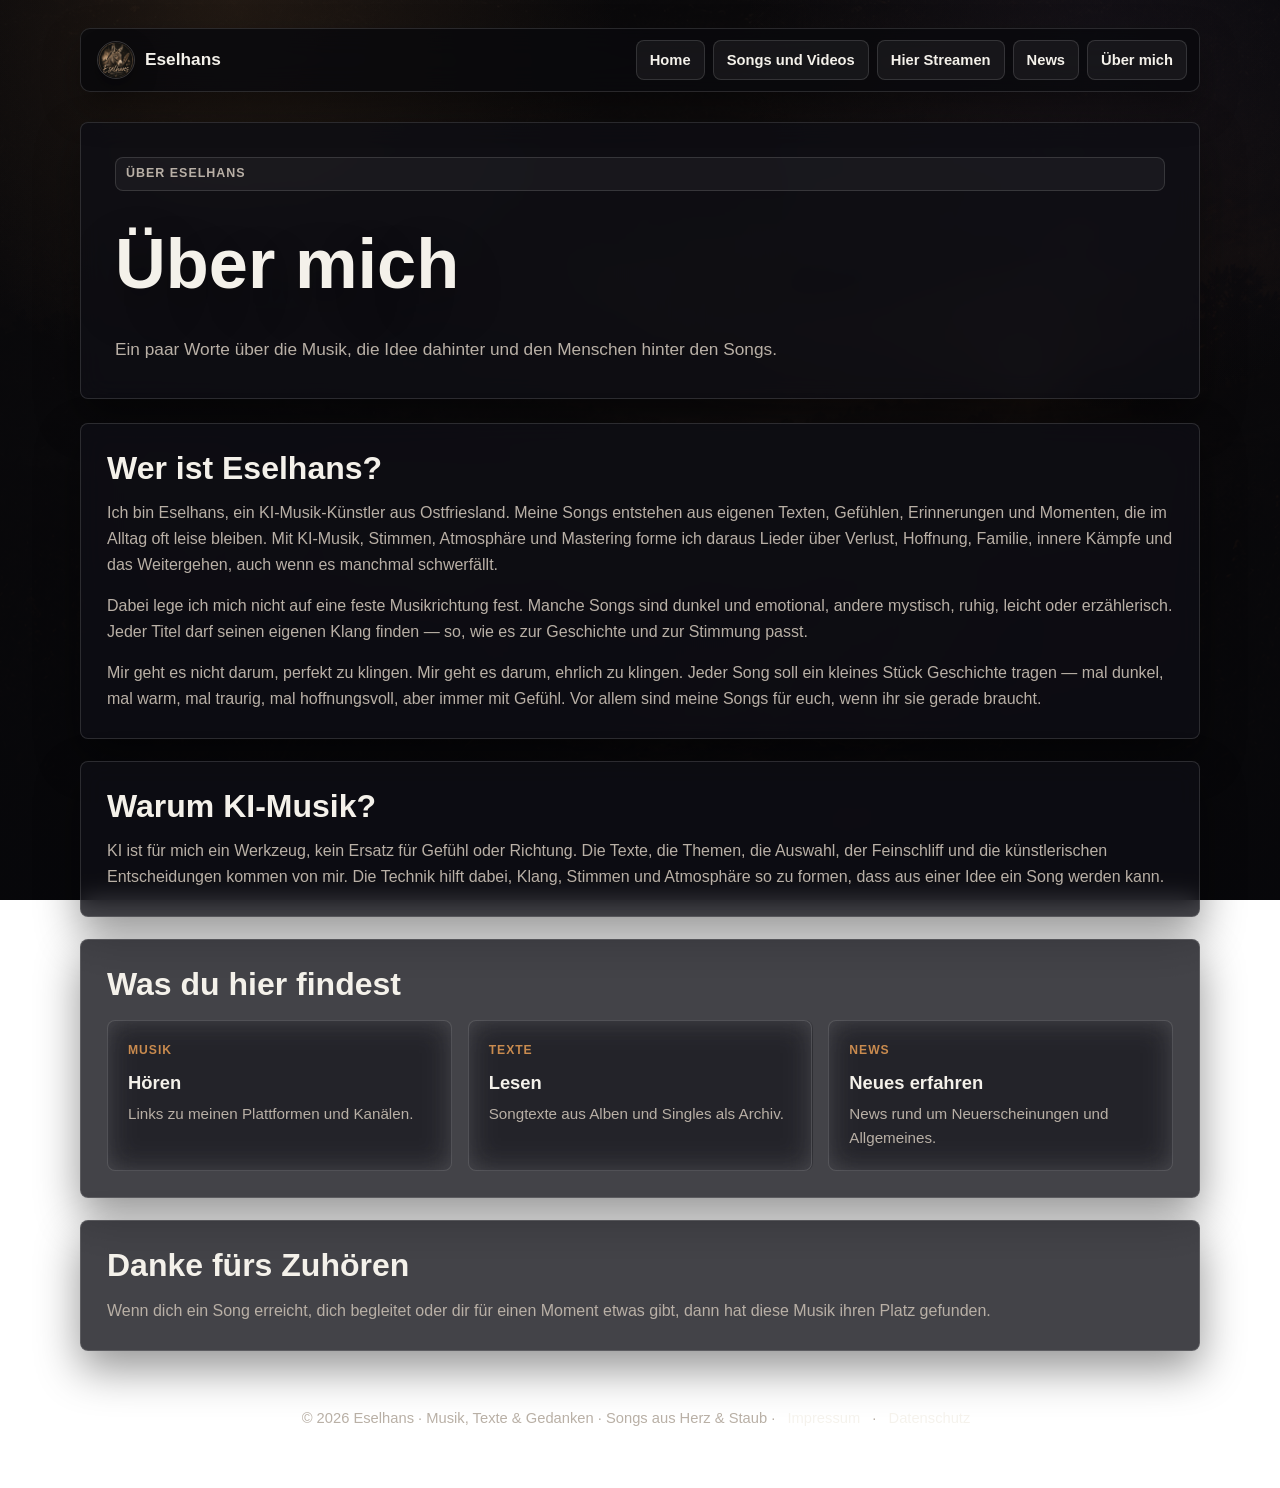
==== commit c94c51b3: "Add files via upload" ====
--- a/about.html
+++ b/about.html
@@ -371,9 +371,18 @@
       </p>
     </section>
 
-    <section class="section-card">
-      <h2>Was du hier findest</h2>
-      <div class="grid">
+    <section class="section-card">
+      <h2>Warum KI-Musik?</h2>
+      <p class="section-text">
+        KI ist f&uuml;r mich ein Werkzeug, kein Ersatz f&uuml;r Gef&uuml;hl oder Richtung. Die Texte, die Themen, die Auswahl, der Feinschliff
+        und die k&uuml;nstlerischen Entscheidungen kommen von mir. Die Technik hilft dabei, Klang, Stimmen und Atmosph&auml;re so zu formen,
+        dass aus einer Idee ein Song werden kann.
+      </p>
+    </section>
+
+    <section class="section-card">
+      <h2>Was du hier findest</h2>
+      <div class="grid">
         <a class="tile" href="musik.html">
           <span>Musik</span>
           <h3>Hören</h3>
@@ -391,8 +400,15 @@
           <h3>Neues erfahren</h3>
           <p>News rund um Neuerscheinungen und Allgemeines.</p>
         </a>
-      </div>
-    </section>
+      </div>
+    </section>
+
+    <section class="section-card">
+      <h2>Danke f&uuml;rs Zuh&ouml;ren</h2>
+      <p class="section-text">
+        Wenn dich ein Song erreicht, dich begleitet oder dir f&uuml;r einen Moment etwas gibt, dann hat diese Musik ihren Platz gefunden.
+      </p>
+    </section>
 
 
     <footer>
--- a/style.css
+++ b/style.css
@@ -551,6 +551,17 @@
   border-color: rgba(201, 139, 79, 0.55);
 }
 
+a:focus-visible,
+button:focus-visible,
+.button:focus-visible,
+.link-button:focus-visible,
+input:focus-visible,
+textarea:focus-visible,
+select:focus-visible {
+  outline: 3px solid rgba(201, 139, 79, 0.85);
+  outline-offset: 3px;
+}
+
 .button.primary {
   background: var(--accent);
   color: #171008;
@@ -676,6 +687,8 @@
 }
 
 .tile {
+  display: flex;
+  flex-direction: column;
   min-height: 150px;
   padding: 20px;
   color: var(--text);
@@ -698,6 +711,31 @@
   text-transform: uppercase;
 }
 
+.tile-button {
+  order: 10;
+  display: inline-flex;
+  align-items: center;
+  justify-content: center;
+  width: fit-content;
+  min-height: 38px;
+  margin-top: auto;
+  padding: 8px 12px;
+  border: 1px solid rgba(201, 139, 79, 0.45);
+  border-radius: 8px;
+  background: rgba(201, 139, 79, 0.14);
+  color: var(--text);
+  font-size: 0.86rem;
+  font-weight: 900;
+  letter-spacing: 0;
+  text-transform: none;
+}
+
+.featured-platform {
+  grid-column: span 2;
+  background: rgba(201, 139, 79, 0.10);
+  border-color: rgba(201, 139, 79, 0.38);
+}
+
 .banner-wrap {
   overflow: hidden;
   aspect-ratio: 16 / 10;
@@ -719,6 +757,12 @@
   padding: 16px;
 }
 
+.news-list,
+#news-container {
+  display: grid;
+  gap: 16px;
+}
+
 .news-box img {
   max-width: none;
   aspect-ratio: 1 / 1;
@@ -768,6 +812,49 @@
 .lyrics {
   margin-top: 12px;
   white-space: pre-line;
+}
+
+.modal-open {
+  overflow: hidden;
+}
+
+.lyrics-modal[hidden] {
+  display: none;
+}
+
+.lyrics-modal {
+  position: fixed;
+  inset: 0;
+  z-index: 1000;
+  display: grid;
+  place-items: center;
+  padding: 24px;
+  background: rgba(3, 3, 6, 0.74);
+}
+
+.lyrics-dialog {
+  position: relative;
+  width: min(760px, 100%);
+  max-height: min(82vh, 820px);
+  overflow: auto;
+  padding: 26px;
+  border: 1px solid var(--border);
+  border-radius: 8px;
+  background: rgba(15, 15, 21, 0.98);
+  box-shadow: 0 24px 70px rgba(0, 0, 0, 0.62);
+}
+
+.lyrics-close {
+  position: absolute;
+  top: 14px;
+  right: 14px;
+}
+
+.lyrics-text {
+  margin-top: 18px;
+  color: var(--text);
+  white-space: pre-line;
+  line-height: 1.72;
 }
 
 #search {
@@ -834,6 +921,10 @@
     grid-template-columns: 1fr;
   }
 
+  .featured-platform {
+    grid-column: auto;
+  }
+
   h1 {
     font-size: 3.2rem;
   }
@@ -892,4 +983,24 @@
   .link-button {
     width: 100%;
   }
-}
+
+  .tile-button {
+    width: 100%;
+  }
+
+  .lyrics-modal {
+    align-items: stretch;
+    padding: 12px;
+  }
+
+  .lyrics-dialog {
+    max-height: calc(100vh - 24px);
+    padding: 20px;
+  }
+
+  .lyrics-close {
+    position: static;
+    width: 100%;
+    margin-bottom: 14px;
+  }
+}
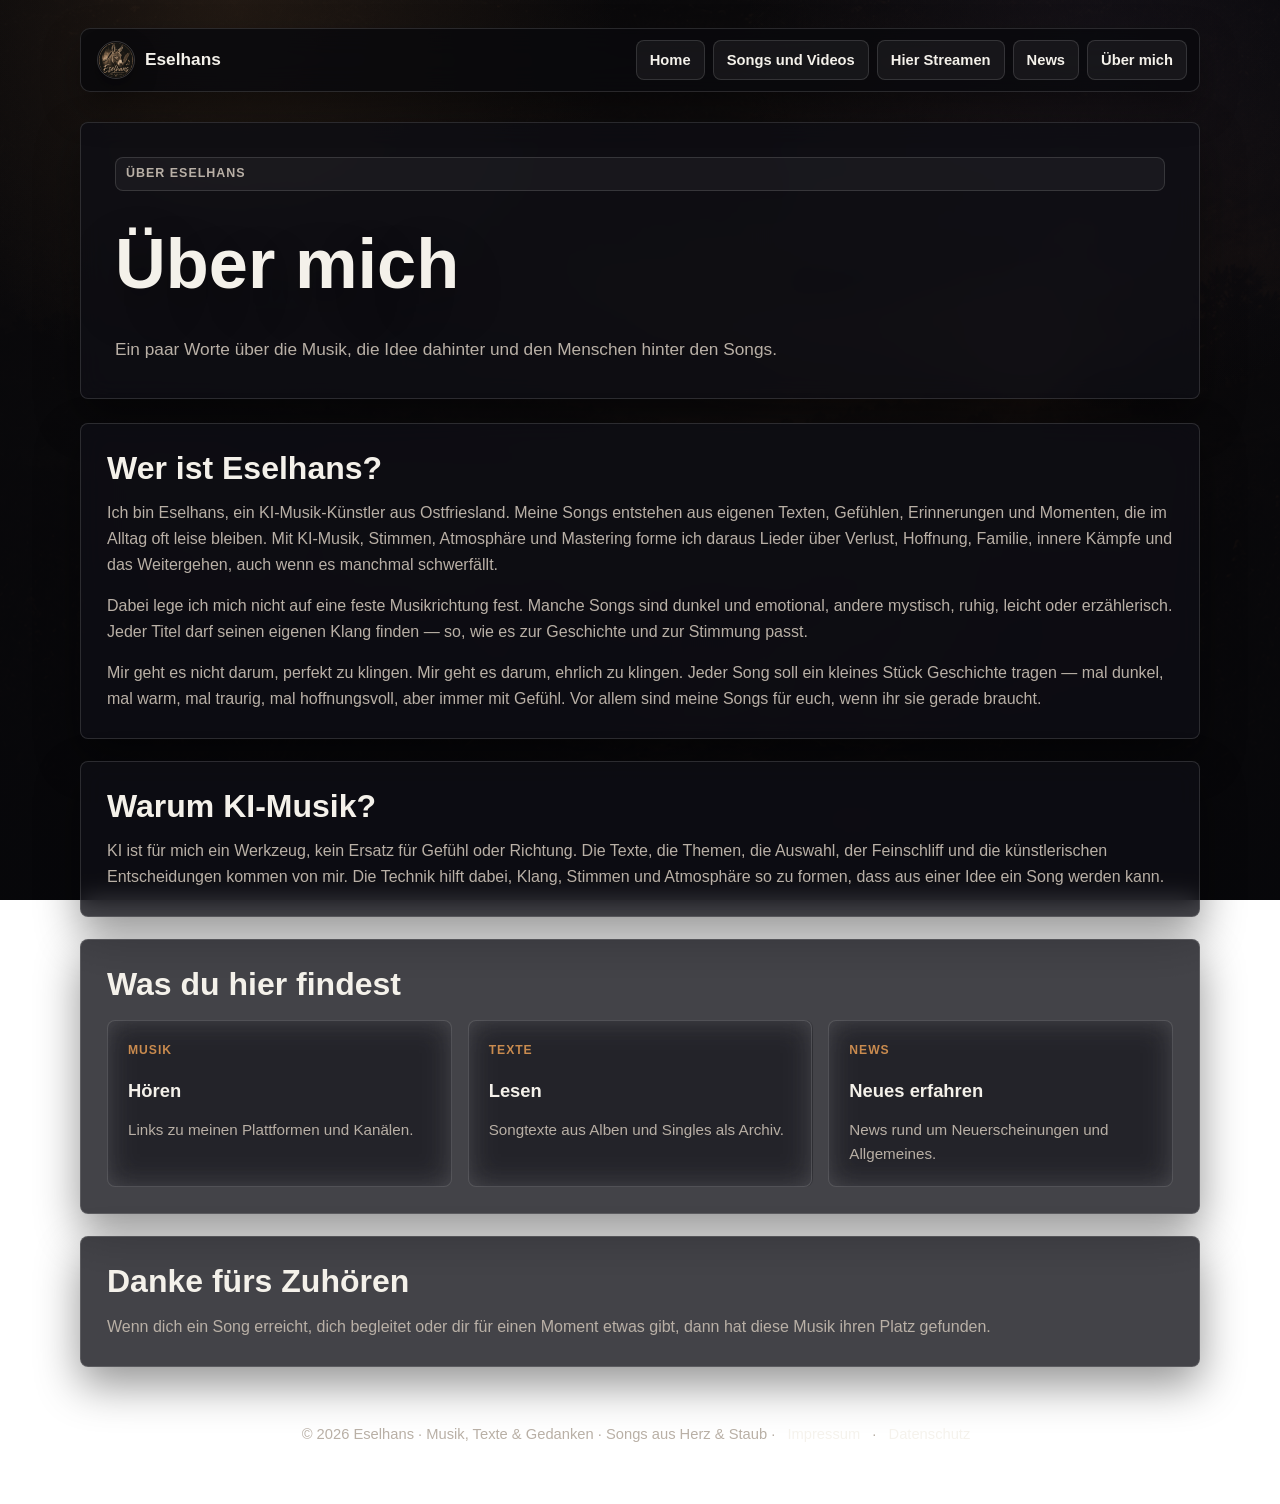
==== commit d057c50c: "Fix technical SEO indexing signals" ====
--- a/about.html
+++ b/about.html
@@ -329,12 +329,12 @@
   <main class="page">
 
     <nav class="topbar">
-  <a class="brand" href="index.html">
+  <a class="brand" href="/">
     <img class="brand-logo" src="bilder/logo-eselhans.png" alt="Eselhans Logo" />
     Eselhans
   </a>
   <div class="nav-links" aria-label="Hauptnavigation">
-    <a href="index.html">Home</a>
+    <a href="/">Home</a>
     <a href="songs.html">Songs und Videos</a>
     <a href="musik.html">Hier Streamen</a>
     <a href="news.html">News</a>
--- a/style.css
+++ b/style.css
@@ -691,6 +691,7 @@
   flex-direction: column;
   min-height: 150px;
   padding: 20px;
+  gap: 8px;
   color: var(--text);
   text-decoration: none;
 }
@@ -709,6 +710,97 @@
   font-weight: 900;
   letter-spacing: 0.08em;
   text-transform: uppercase;
+}
+
+.platform-icon,
+.tile .platform-icon {
+  display: inline-flex;
+  align-items: center;
+  justify-content: center;
+  flex: 0 0 58px;
+  width: 58px;
+  height: 58px;
+  margin: 4px 0 6px;
+  border: 1px solid var(--border);
+  border-radius: 8px;
+  background: rgba(255, 255, 255, 0.055);
+  color: var(--text);
+  letter-spacing: 0;
+  text-transform: none;
+  overflow: hidden;
+}
+
+.platform-logo {
+  display: block;
+  flex: 0 0 auto;
+  width: 34px;
+  height: 34px;
+  max-width: 34px;
+  max-height: 34px;
+  object-fit: contain;
+}
+
+.platform-youtube .platform-logo rect {
+  fill: #d94b42;
+}
+
+.platform-youtube .platform-logo path,
+.platform-youtube-music .platform-logo path,
+.platform-apple .platform-logo path {
+  fill: #fff7ed;
+}
+
+.platform-youtube-music .platform-logo circle:first-child {
+  fill: #d94b42;
+  opacity: 0.92;
+}
+
+.platform-youtube-music .platform-logo circle:nth-child(2) {
+  fill: rgba(9, 9, 13, 0.34);
+}
+
+.platform-spotify .platform-logo circle {
+  fill: #42b869;
+}
+
+.platform-spotify .platform-logo path {
+  fill: none;
+  stroke: #08120c;
+  stroke-width: 4;
+  stroke-linecap: round;
+}
+
+.platform-apple .platform-logo rect {
+  fill: #d95f8d;
+  opacity: 0.86;
+}
+
+.platform-amazon .platform-logo rect {
+  fill: #2f97c8;
+  opacity: 0.86;
+}
+
+.platform-amazon .platform-logo text {
+  fill: #fff7ed;
+  font-family: Arial, Helvetica, sans-serif;
+  font-size: 30px;
+  font-weight: 900;
+}
+
+.platform-amazon .platform-logo path {
+  fill: none;
+  stroke: #fff7ed;
+  stroke-width: 3.4;
+  stroke-linecap: round;
+}
+
+.platform-eselhans .platform-logo {
+  width: 40px;
+  height: 40px;
+  max-width: 40px;
+  max-height: 40px;
+  border-radius: 50%;
+  object-fit: cover;
 }
 
 .tile-button {
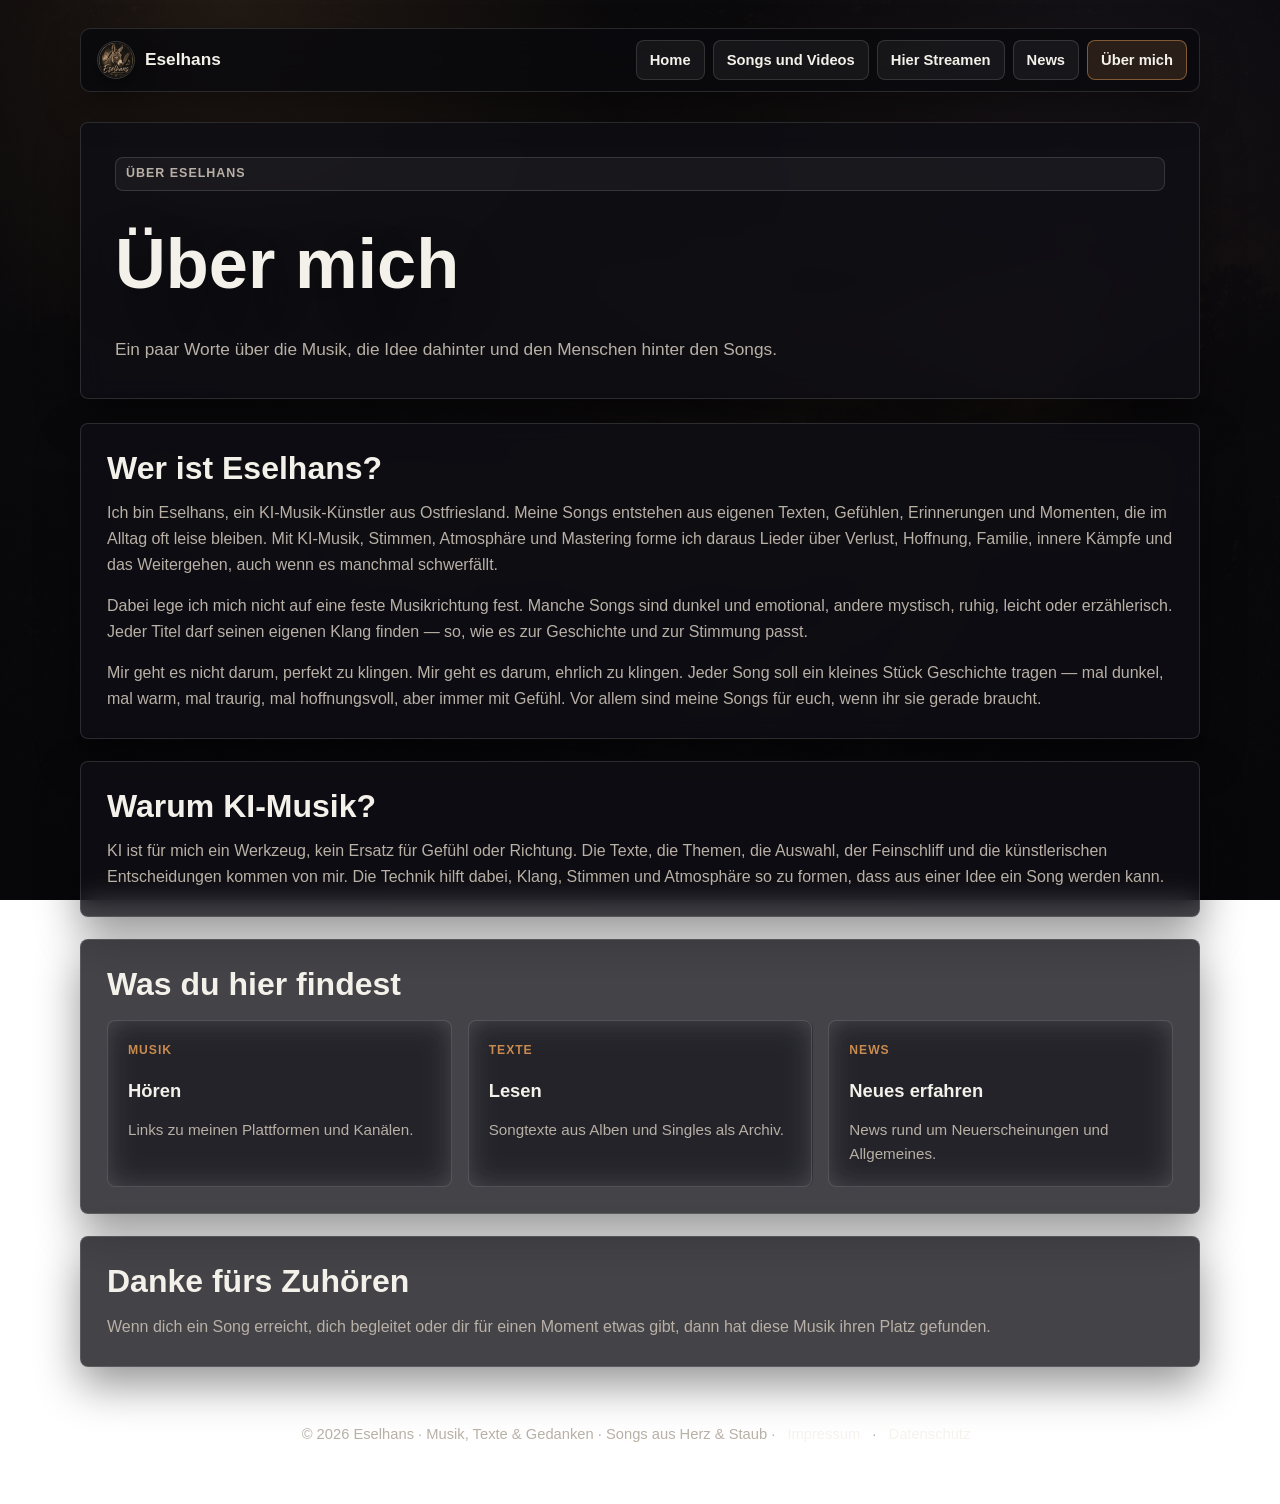
==== commit a3c2cf10: "Improve accessibility and search UX" ====
--- a/about.html
+++ b/about.html
@@ -338,7 +338,7 @@
     <a href="songs.html">Songs und Videos</a>
     <a href="musik.html">Hier Streamen</a>
     <a href="news.html">News</a>
-    <a href="about.html">&Uuml;ber mich</a>
+    <a href="about.html" aria-current="page">&Uuml;ber mich</a>
   </div>
 </nav>
 
--- a/style.css
+++ b/style.css
@@ -551,6 +551,11 @@
   border-color: rgba(201, 139, 79, 0.55);
 }
 
+.nav-links a[aria-current="page"] {
+  background: var(--accent-soft);
+  border-color: rgba(201, 139, 79, 0.55);
+}
+
 a:focus-visible,
 button:focus-visible,
 .button:focus-visible,
@@ -623,6 +628,12 @@
   font-size: 4.4rem;
   line-height: 0.98;
   letter-spacing: 0;
+}
+
+.legal-card h1 {
+  min-width: 0;
+  overflow-wrap: anywhere;
+  hyphens: auto;
 }
 
 h2,
@@ -855,6 +866,11 @@
   gap: 16px;
 }
 
+.news-section-title {
+  margin-bottom: 16px;
+  font-size: 1.35rem;
+}
+
 .news-box img {
   max-width: none;
   aspect-ratio: 1 / 1;
@@ -966,6 +982,28 @@
   box-shadow: 0 0 0 3px rgba(201, 139, 79, 0.16);
 }
 
+.search-summary {
+  display: flex;
+  align-items: center;
+  gap: 10px;
+  flex-wrap: wrap;
+  margin-top: 12px;
+}
+
+.search-status {
+  margin: 0;
+  color: var(--muted);
+}
+
+.search-summary .button {
+  min-height: 36px;
+  padding: 7px 11px;
+}
+
+.search-summary .button[hidden] {
+  display: none;
+}
+
 footer {
   margin-top: 34px;
   padding: 22px 0 0;
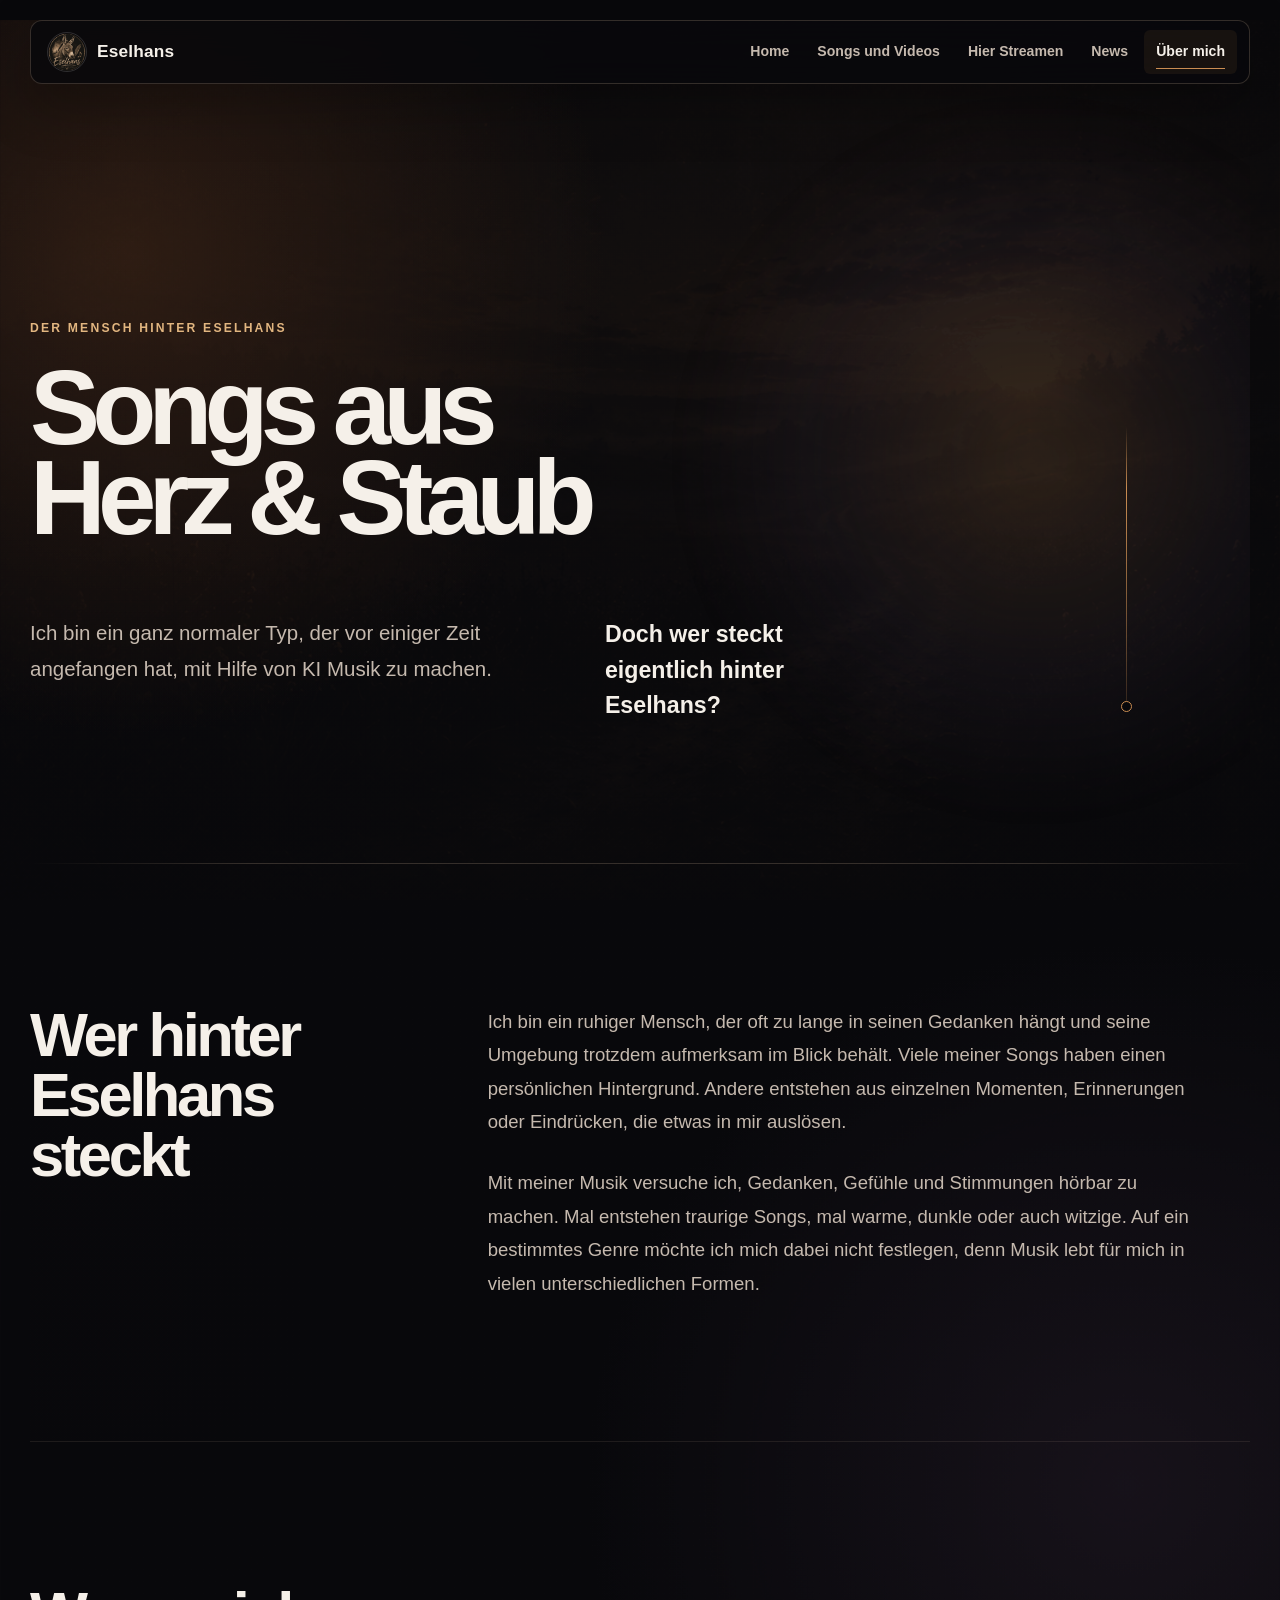
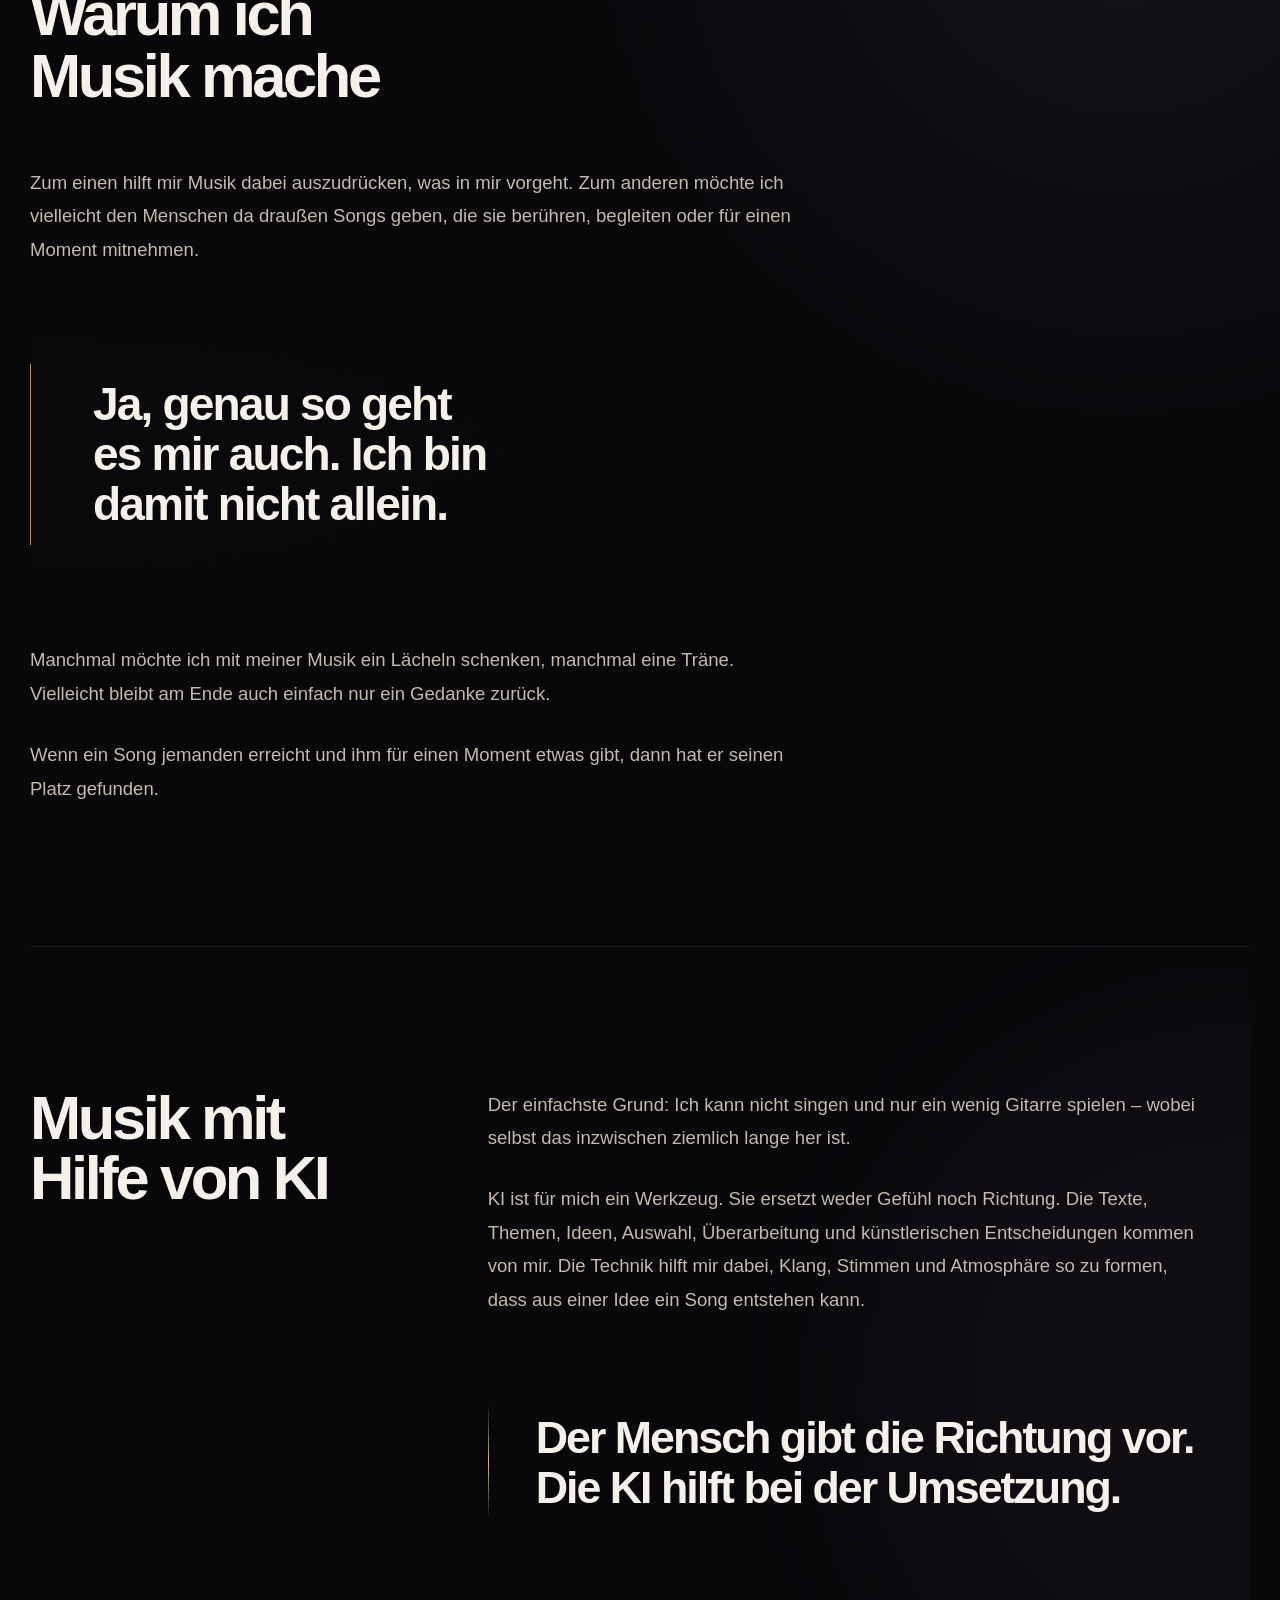
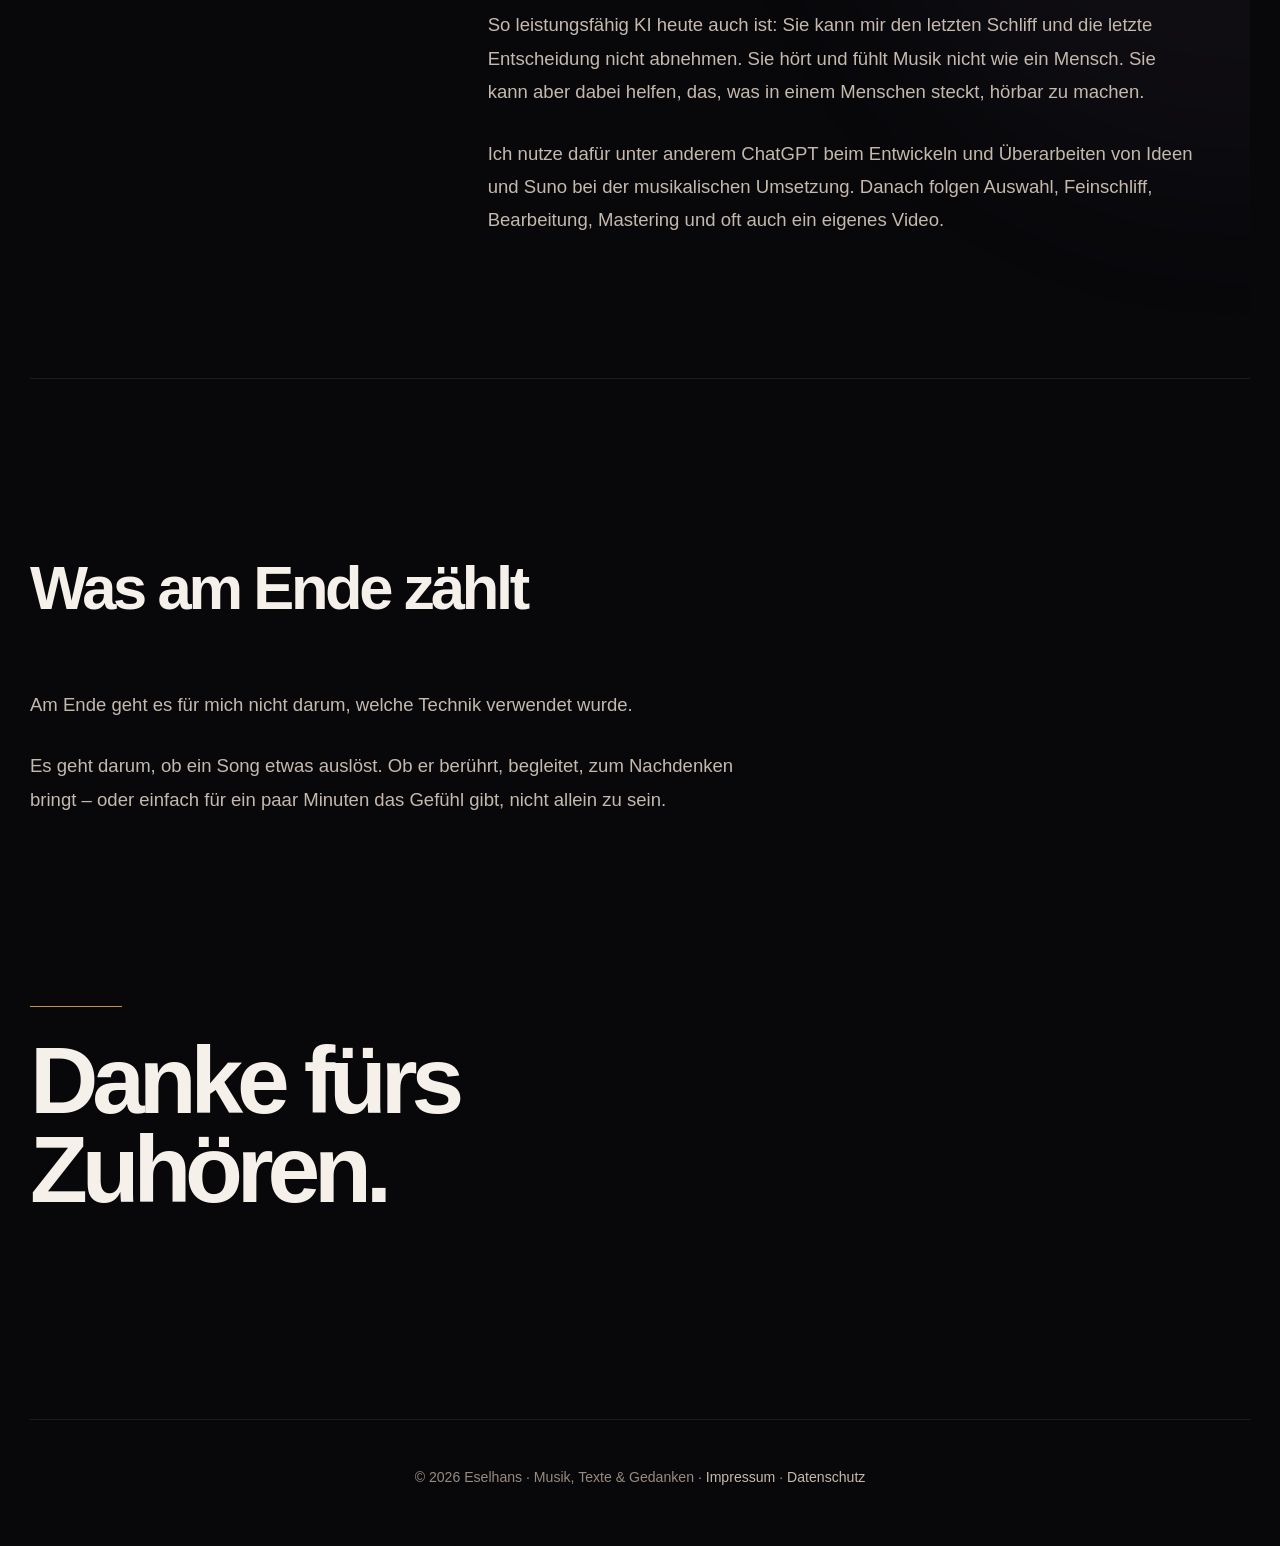
==== commit 33923b7e: "Redesign about page with personal artist story" ====
--- a/about.html
+++ b/about.html
@@ -1,423 +1,210 @@
-<!DOCTYPE html>
-<html lang="de">
-<head>
-  <meta charset="UTF-8" />
-  <meta name="viewport" content="width=device-width, initial-scale=1.0" />
-
-  <title>Eselhans | Über mich</title>
-  <meta name="description" content="Über Eselhans: KI-Musik aus Ostfriesland, eigene Texte und emotionale Songs." />
-  <meta name="robots" content="index,follow" />
-  <link rel="canonical" href="https://eselhans.github.io/about.html" />
-  <meta property="og:type" content="profile" />
-  <meta property="og:title" content="Eselhans | &Uuml;ber mich" />
-  <meta property="og:description" content="&Uuml;ber Eselhans: KI-Musik aus Ostfriesland, eigene Texte und emotionale Songs." />
-  <meta property="og:url" content="https://eselhans.github.io/about.html" />
-  <meta property="og:image" content="https://eselhans.github.io/bilder/logo-eselhans.png" />
-  <meta name="twitter:card" content="summary_large_image" />
-  <meta name="twitter:title" content="Eselhans | &Uuml;ber mich" />
-  <meta name="twitter:description" content="&Uuml;ber Eselhans: KI-Musik aus Ostfriesland, eigene Texte und emotionale Songs." />
-  <meta name="twitter:image" content="https://eselhans.github.io/bilder/logo-eselhans.png" />
-  <link rel="icon" type="image/png" href="bilder/logo-eselhans.png" />
-  <link rel="apple-touch-icon" href="bilder/logo-eselhans.png" />
-
-  <style>
-    :root {
-      --bg: #09090d;
-      --card: rgba(255, 255, 255, 0.065);
-      --border: rgba(255, 255, 255, 0.13);
-      --text: #f4f1ea;
-      --muted: #b9b0a6;
-      --accent: #c98b4f;
-      --accent-soft: rgba(201, 139, 79, 0.18);
-      --shadow: rgba(0, 0, 0, 0.46);
-    }
-
-    * { box-sizing: border-box; margin: 0; padding: 0; }
-    html { scroll-behavior: smooth; }
-
-    body {
-      min-height: 100vh;
-      font-family: Arial, Helvetica, sans-serif;
-      color: var(--text);
-      background:
-        radial-gradient(circle at top left, rgba(201, 139, 79, 0.12), transparent 30%),
-        radial-gradient(circle at top right, rgba(97, 74, 125, 0.10), transparent 28%),
-        linear-gradient(rgba(7, 7, 10, 0.84), rgba(7, 7, 10, 0.94)),
-        url("bilder/hintergrund-eselhans.png");
-      background-size: cover;
-      background-position: center;
-      background-attachment: fixed;
-      line-height: 1.6;
-    }
-
-    a { color: inherit; text-decoration: none; }
-
-    .page {
-      width: min(1120px, 92%);
-      margin: 0 auto;
-      padding: 30px 0 56px;
-    }
-
-    .topbar {
-      position: sticky;
-      top: 14px;
-      z-index: 20;
-      display: flex;
-      align-items: center;
-      justify-content: space-between;
-      gap: 16px;
-      padding: 12px 14px;
-      margin-bottom: 42px;
-      border: 1px solid var(--border);
-      border-radius: 999px;
-      background: rgba(9, 9, 13, 0.74);
-      box-shadow: 0 18px 45px rgba(0, 0, 0, 0.28);
-      backdrop-filter: blur(14px);
-    }
-
-    .brand {
-      display: inline-flex;
-      align-items: center;
-      gap: 10px;
-      font-weight: 900;
-      letter-spacing: -0.04em;
-      font-size: 1.18rem;
-      padding-left: 4px;
-    }
-
-    .brand-logo {
-      width: 38px;
-      height: 38px;
-      border-radius: 50%;
-      object-fit: cover;
-      border: 1px solid rgba(255, 255, 255, 0.18);
-      box-shadow: 0 8px 22px rgba(0, 0, 0, 0.35);
-    }
-
-    .nav-links {
-      display: flex;
-      align-items: center;
-      gap: 8px;
-      flex-wrap: wrap;
-      justify-content: flex-end;
-    }
-
-    .nav-links a,
-    .button,
-    .link-button {
-      display: inline-flex;
-      align-items: center;
-      justify-content: center;
-      min-height: 42px;
-      padding: 10px 14px;
-      border-radius: 999px;
-      border: 1px solid var(--border);
-      background: rgba(255, 255, 255, 0.06);
-      color: var(--text);
-      font-weight: 800;
-      font-size: 0.92rem;
-      transition: transform 0.2s ease, background 0.2s ease, border-color 0.2s ease;
-    }
-
-    .nav-links a:hover,
-    .button:hover,
-    .link-button:hover {
-      transform: translateY(-2px);
-      background: var(--accent-soft);
-      border-color: rgba(201, 139, 79, 0.55);
-    }
-
-    .hero,
-    .section-card,
-    .tile {
-      border: 1px solid var(--border);
-      background: rgba(9, 9, 13, 0.58);
-      box-shadow: 0 24px 70px var(--shadow);
-      backdrop-filter: blur(14px);
-    }
-
-    .hero {
-      padding: 42px;
-      border-radius: 34px;
-      margin-bottom: 26px;
-    }
-
-    .eyebrow {
-      display: inline-block;
-      margin-bottom: 16px;
-      padding: 7px 14px;
-      border: 1px solid var(--border);
-      border-radius: 999px;
-      background: rgba(255, 255, 255, 0.055);
-      color: var(--muted);
-      font-size: 0.86rem;
-      letter-spacing: 0.08em;
-      text-transform: uppercase;
-    }
-
-    h1 {
-      font-size: clamp(3rem, 8vw, 6.2rem);
-      line-height: 0.95;
-      letter-spacing: -0.075em;
-      margin-bottom: 20px;
-      text-shadow: 0 18px 45px var(--shadow);
-    }
-
-    h2 {
-      font-size: clamp(1.7rem, 4vw, 2.45rem);
-      line-height: 1.1;
-      letter-spacing: -0.04em;
-      margin-bottom: 12px;
-    }
-
-    h3 {
-      font-size: 1.25rem;
-      line-height: 1.2;
-      margin-bottom: 8px;
-    }
-
-    .lead,
-    .section-text,
-    .tile p,
-    .meta {
-      color: var(--muted);
-    }
-
-    .lead {
-      max-width: 820px;
-      font-size: 1.12rem;
-    }
-
-    .section-card {
-      padding: 28px;
-      border-radius: 28px;
-      margin-top: 24px;
-    }
-
-    .grid {
-      display: grid;
-      grid-template-columns: repeat(3, 1fr);
-      gap: 16px;
-      margin-top: 18px;
-    }
-
-    .grid.two { grid-template-columns: repeat(2, 1fr); }
-
-    .tile {
-      display: flex;
-      flex-direction: column;
-      min-height: 165px;
-      padding: 22px;
-      border-radius: 24px;
-      transition: transform 0.2s ease, background 0.2s ease, border-color 0.2s ease;
-    }
-
-    .tile:hover {
-      transform: translateY(-4px);
-      background: rgba(255, 255, 255, 0.09);
-      border-color: rgba(201, 139, 79, 0.55);
-    }
-
-    .tile span {
-      color: var(--accent);
-      font-size: 0.84rem;
-      font-weight: 900;
-      letter-spacing: 0.08em;
-      text-transform: uppercase;
-      margin-bottom: 10px;
-    }
-
-    .video-frame {
-      position: relative;
-      width: 100%;
-      overflow: hidden;
-      border-radius: 22px;
-      border: 1px solid var(--border);
-      background: rgba(0, 0, 0, 0.42);
-      aspect-ratio: 16 / 9;
-      box-shadow: 0 18px 45px rgba(0, 0, 0, 0.32);
-      margin-top: 18px;
-    }
-
-    .video-frame iframe {
-      width: 100%;
-      height: 100%;
-      border: 0;
-      display: block;
-    }
-
-    .note {
-      margin-top: 18px;
-      padding: 18px;
-      border-radius: 20px;
-      border: 1px solid var(--border);
-      background: rgba(255,255,255,0.055);
-      color: var(--muted);
-    }
-
-    .button-row {
-      display: flex;
-      gap: 10px;
-      flex-wrap: wrap;
-      margin-top: 18px;
-    }
-
-    footer {
-      padding: 36px 0 0;
-      color: var(--muted);
-      text-align: center;
-      font-size: 0.95rem;
-    }
-
-    footer a {
-      color: var(--text);
-      margin: 0 8px;
-      opacity: 0.86;
-    }
-
-    footer a:hover {
-      opacity: 1;
-      color: var(--accent);
-    }
-
-    @media (max-width: 980px) {
-      .grid,
-      .grid.two { grid-template-columns: 1fr; }
-      .nav-links { display: none; }
-    }
-
-    @media (max-width: 640px) {
-      .page { width: min(94%, 1120px); padding-top: 20px; }
-      .topbar { top: 10px; }
-      .hero, .section-card { padding: 22px; border-radius: 24px; }
-      .button-row { flex-direction: column; }
-      .button, .link-button { width: 100%; }
-    }
-  
-    /* Mobile performance tuning */
-    @media (max-width: 760px) {
-      body {
-        background-attachment: scroll;
-        background-position: center top;
-      }
-
-      .hero,
-      .section-card,
-      .album-section,
-      .song-card,
-      .video-card,
-      .tile {
-        backdrop-filter: none;
-      }
-
-      .topbar {
-        backdrop-filter: none;
-      }
-
-      .hero,
-      .section-card,
-      .album-section {
-        box-shadow: 0 14px 32px rgba(0, 0, 0, 0.34);
-      }
-    }
-
-  </style>
-  <link rel="stylesheet" href="style.css" data-unified-style="true" />
-
-</head>
-<body>
-  <main class="page">
-
-    <nav class="topbar">
-  <a class="brand" href="/">
-    <img class="brand-logo" src="bilder/logo-eselhans.png" alt="Eselhans Logo" />
-    Eselhans
-  </a>
-  <div class="nav-links" aria-label="Hauptnavigation">
-    <a href="/">Home</a>
-    <a href="songs.html">Songs und Videos</a>
-    <a href="musik.html">Hier Streamen</a>
-    <a href="news.html">News</a>
-    <a href="about.html" aria-current="page">&Uuml;ber mich</a>
-  </div>
-</nav>
-
-
-    <header class="hero">
-      <span class="eyebrow">Über Eselhans</span>
-      <h1>Über mich</h1>
-      <p class="lead">
-        Ein paar Worte über die Musik, die Idee dahinter und den Menschen hinter den Songs.
-      </p>
-    </header>
-
-    <section class="section-card">
-      <h2>Wer ist Eselhans?</h2>
-      <p class="section-text">
-        Ich bin Eselhans, ein KI-Musik-Künstler aus Ostfriesland. Meine Songs entstehen aus eigenen Texten, Gefühlen,
-        Erinnerungen und Momenten, die im Alltag oft leise bleiben. Mit KI-Musik, Stimmen, Atmosphäre und Mastering forme ich daraus
-        Lieder über Verlust, Hoffnung, Familie, innere Kämpfe und das Weitergehen, auch wenn es manchmal schwerfällt.
-      </p>
-
-      <p class="section-text" style="margin-top: 16px;">
-        Dabei lege ich mich nicht auf eine feste Musikrichtung fest. Manche Songs sind dunkel und emotional, andere mystisch,
-        ruhig, leicht oder erzählerisch. Jeder Titel darf seinen eigenen Klang finden — so, wie es zur Geschichte und zur Stimmung passt.
-      </p>
-
-      <p class="section-text" style="margin-top: 16px;">
-        Mir geht es nicht darum, perfekt zu klingen. Mir geht es darum, ehrlich zu klingen. Jeder Song soll ein kleines Stück Geschichte
-        tragen — mal dunkel, mal warm, mal traurig, mal hoffnungsvoll, aber immer mit Gefühl. Vor allem sind meine Songs für euch,
-        wenn ihr sie gerade braucht.
-      </p>
-    </section>
-
-    <section class="section-card">
-      <h2>Warum KI-Musik?</h2>
-      <p class="section-text">
-        KI ist f&uuml;r mich ein Werkzeug, kein Ersatz f&uuml;r Gef&uuml;hl oder Richtung. Die Texte, die Themen, die Auswahl, der Feinschliff
-        und die k&uuml;nstlerischen Entscheidungen kommen von mir. Die Technik hilft dabei, Klang, Stimmen und Atmosph&auml;re so zu formen,
-        dass aus einer Idee ein Song werden kann.
-      </p>
-    </section>
-
-    <section class="section-card">
-      <h2>Was du hier findest</h2>
-      <div class="grid">
-        <a class="tile" href="musik.html">
-          <span>Musik</span>
-          <h3>Hören</h3>
-          <p>Links zu meinen Plattformen und Kanälen.</p>
-        </a>
-
-        <a class="tile" href="songs.html">
-          <span>Texte</span>
-          <h3>Lesen</h3>
-          <p>Songtexte aus Alben und Singles als Archiv.</p>
-        </a>
-
-        <a class="tile" href="news.html">
-          <span>News</span>
-          <h3>Neues erfahren</h3>
-          <p>News rund um Neuerscheinungen und Allgemeines.</p>
-        </a>
+<!DOCTYPE html>
+<html lang="de">
+<head>
+  <meta charset="UTF-8" />
+  <meta name="viewport" content="width=device-width, initial-scale=1.0" />
+
+  <title>Eselhans | Über mich</title>
+  <meta name="description" content="Über Eselhans: KI-Musik aus Ostfriesland, eigene Texte und emotionale Songs." />
+  <meta name="robots" content="index,follow" />
+  <link rel="canonical" href="https://eselhans.github.io/about.html" />
+  <meta property="og:type" content="profile" />
+  <meta property="og:title" content="Eselhans | &Uuml;ber mich" />
+  <meta property="og:description" content="&Uuml;ber Eselhans: KI-Musik aus Ostfriesland, eigene Texte und emotionale Songs." />
+  <meta property="og:url" content="https://eselhans.github.io/about.html" />
+  <meta property="og:image" content="https://eselhans.github.io/bilder/logo-eselhans.png" />
+  <meta name="twitter:card" content="summary_large_image" />
+  <meta name="twitter:title" content="Eselhans | &Uuml;ber mich" />
+  <meta name="twitter:description" content="&Uuml;ber Eselhans: KI-Musik aus Ostfriesland, eigene Texte und emotionale Songs." />
+  <meta name="twitter:image" content="https://eselhans.github.io/bilder/logo-eselhans.png" />
+  <link rel="icon" type="image/png" href="bilder/logo-eselhans.png" />
+  <link rel="apple-touch-icon" href="bilder/logo-eselhans.png" />
+
+  <link rel="stylesheet" href="about.css" />
+  <script src="navigation.js" defer></script>
+</head>
+
+<body class="about-prototype">
+  <a class="skip-link" href="#main-content">Zum Inhalt springen</a>
+
+  <div class="about-shell">
+    <nav class="topbar" aria-label="Hauptnavigation">
+      <a class="brand" href="/">
+        <img
+          class="brand-logo"
+          src="bilder/logo-eselhans.png"
+          alt="Eselhans Logo"
+        />
+        <span>Eselhans</span>
+      </a>
+
+      <button
+        class="menu-toggle"
+        type="button"
+        aria-expanded="false"
+        aria-controls="primary-navigation"
+        aria-label="Menü öffnen"
+      >
+        <span class="menu-toggle-text">Menü</span>
+        <span class="menu-toggle-icon" aria-hidden="true">
+          <span></span>
+          <span></span>
+          <span></span>
+        </span>
+      </button>
+
+      <div class="nav-links" id="primary-navigation">
+        <a href="/">Home</a>
+        <a href="songs.html">Songs und Videos</a>
+        <a href="musik.html">Hier Streamen</a>
+        <a href="news.html">News</a>
+        <a href="about.html" aria-current="page">Über mich</a>
       </div>
-    </section>
-
-    <section class="section-card">
-      <h2>Danke f&uuml;rs Zuh&ouml;ren</h2>
-      <p class="section-text">
-        Wenn dich ein Song erreicht, dich begleitet oder dir f&uuml;r einen Moment etwas gibt, dann hat diese Musik ihren Platz gefunden.
-      </p>
-    </section>
-
-
-    <footer>
-  &copy; 2026 Eselhans &middot; Musik, Texte & Gedanken &middot; Songs aus Herz & Staub &middot;
-  <a href="impressum.html">Impressum</a> &middot;
-  <a href="datenschutz.html">Datenschutz</a>
-</footer>
-  </main>
-</body>
-</html>
-
-
+    </nav>
+
+    <main id="main-content">
+      <header class="about-hero" aria-labelledby="about-title">
+        <div class="hero-copy">
+          <p class="section-kicker">Der Mensch hinter Eselhans</p>
+          <h1 id="about-title">Songs aus Herz &amp; Staub</h1>
+
+          <div class="hero-intro">
+            <p>
+              Ich bin ein ganz normaler Typ, der vor einiger Zeit angefangen
+              hat, mit Hilfe von KI Musik zu machen.
+            </p>
+            <p class="hero-question">
+              Doch wer steckt eigentlich hinter Eselhans?
+            </p>
+          </div>
+        </div>
+
+        <div class="hero-mark" aria-hidden="true">
+          <span></span>
+        </div>
+      </header>
+
+      <section class="about-section personal-section" aria-labelledby="personal-title">
+        <div class="section-heading">
+          <h2 id="personal-title">Wer hinter Eselhans steckt</h2>
+        </div>
+
+        <div class="prose">
+          <p>
+            Ich bin ein ruhiger Mensch, der oft zu lange in seinen Gedanken
+            hängt und seine Umgebung trotzdem aufmerksam im Blick behält.
+            Viele meiner Songs haben einen persönlichen Hintergrund. Andere
+            entstehen aus einzelnen Momenten, Erinnerungen oder Eindrücken,
+            die etwas in mir auslösen.
+          </p>
+
+          <p>
+            Mit meiner Musik versuche ich, Gedanken, Gefühle und Stimmungen
+            hörbar zu machen. Mal entstehen traurige Songs, mal warme, dunkle
+            oder auch witzige. Auf ein bestimmtes Genre möchte ich mich dabei
+            nicht festlegen, denn Musik lebt für mich in vielen
+            unterschiedlichen Formen.
+          </p>
+        </div>
+      </section>
+
+      <section class="about-section motivation-section" aria-labelledby="motivation-title">
+        <div class="section-heading">
+          <h2 id="motivation-title">Warum ich Musik mache</h2>
+        </div>
+
+        <div class="prose motivation-copy">
+          <p>
+            Zum einen hilft mir Musik dabei auszudrücken, was in mir vorgeht.
+            Zum anderen möchte ich vielleicht den Menschen da draußen Songs
+            geben, die sie berühren, begleiten oder für einen Moment
+            mitnehmen.
+          </p>
+
+          <blockquote>
+            <p>Ja, genau so geht es mir auch. Ich bin damit nicht allein.</p>
+          </blockquote>
+
+          <p>
+            Manchmal möchte ich mit meiner Musik ein Lächeln schenken,
+            manchmal eine Träne. Vielleicht bleibt am Ende auch einfach nur
+            ein Gedanke zurück.
+          </p>
+
+          <p>
+            Wenn ein Song jemanden erreicht und ihm für einen Moment etwas
+            gibt, dann hat er seinen Platz gefunden.
+          </p>
+        </div>
+      </section>
+
+      <section class="about-section ai-section" aria-labelledby="ai-title">
+        <div class="section-heading">
+          <h2 id="ai-title">Musik mit Hilfe von KI</h2>
+        </div>
+
+        <div class="prose ai-copy">
+          <p>
+            Der einfachste Grund: Ich kann nicht singen und nur ein wenig
+            Gitarre spielen – wobei selbst das inzwischen ziemlich lange her
+            ist.
+          </p>
+
+          <p>
+            KI ist für mich ein Werkzeug. Sie ersetzt weder Gefühl noch
+            Richtung. Die Texte, Themen, Ideen, Auswahl, Überarbeitung und
+            künstlerischen Entscheidungen kommen von mir. Die Technik hilft
+            mir dabei, Klang, Stimmen und Atmosphäre so zu formen, dass aus
+            einer Idee ein Song entstehen kann.
+          </p>
+
+          <p class="role-statement">
+            Der Mensch gibt die Richtung vor. Die KI hilft bei der Umsetzung.
+          </p>
+
+          <p>
+            So leistungsfähig KI heute auch ist: Sie kann mir den letzten
+            Schliff und die letzte Entscheidung nicht abnehmen. Sie hört und
+            fühlt Musik nicht wie ein Mensch. Sie kann aber dabei helfen, das,
+            was in einem Menschen steckt, hörbar zu machen.
+          </p>
+
+          <p>
+            Ich nutze dafür unter anderem ChatGPT beim Entwickeln und
+            Überarbeiten von Ideen und Suno bei der musikalischen Umsetzung.
+            Danach folgen Auswahl, Feinschliff, Bearbeitung, Mastering und oft
+            auch ein eigenes Video.
+          </p>
+        </div>
+      </section>
+
+      <section class="about-section closing-section" aria-labelledby="closing-title">
+        <div class="closing-copy">
+          <h2 id="closing-title">Was am Ende zählt</h2>
+
+          <div class="prose">
+            <p>
+              Am Ende geht es für mich nicht darum, welche Technik verwendet
+              wurde.
+            </p>
+
+            <p>
+              Es geht darum, ob ein Song etwas auslöst. Ob er berührt,
+              begleitet, zum Nachdenken bringt – oder einfach für ein paar
+              Minuten das Gefühl gibt, nicht allein zu sein.
+            </p>
+          </div>
+
+          <p class="thanks">Danke fürs Zuhören.</p>
+        </div>
+      </section>
+    </main>
+
+    <footer>
+      &copy; 2026 Eselhans &middot; Musik, Texte &amp; Gedanken &middot;
+      <a href="impressum.html">Impressum</a> &middot;
+      <a href="datenschutz.html">Datenschutz</a>
+    </footer>
+  </div>
+</body>
+</html>
--- a/about.css
+++ b/about.css
@@ -0,0 +1,829 @@
+body.about-prototype {
+  --about-bg: #08080b;
+  --about-bg-soft: #111014;
+  --about-line: rgba(226, 196, 165, 0.2);
+  --about-line-soft: rgba(226, 196, 165, 0.1);
+  --about-text: #f5f0e9;
+  --about-muted: #c5b9ae;
+  --about-faint: #978a80;
+  --about-copper: #ca8d52;
+  --about-copper-light: #e2b680;
+  --about-violet: #705773;
+
+  min-width: 0;
+  min-height: 100vh;
+  margin: 0;
+  overflow-x: clip;
+  color: var(--about-text);
+  background:
+    radial-gradient(circle at 10% 5%, rgba(153, 84, 40, 0.24), transparent 30rem),
+    radial-gradient(circle at 88% 31%, rgba(81, 57, 85, 0.2), transparent 34rem),
+    linear-gradient(180deg, rgba(8, 8, 11, 0.9), rgba(8, 8, 11, 0.99)),
+    url("bilder/hintergrund-eselhans.png") center top / cover fixed;
+  font-family: Arial, Helvetica, sans-serif;
+  line-height: 1.68;
+}
+
+html {
+  overflow-x: hidden;
+  background: #08080b;
+}
+
+.about-prototype *,
+.about-prototype *::before,
+.about-prototype *::after {
+  box-sizing: border-box;
+}
+
+.about-prototype a {
+  color: inherit;
+}
+
+.about-prototype img {
+  display: block;
+  max-width: 100%;
+}
+
+.about-prototype button,
+.about-prototype a {
+  -webkit-tap-highlight-color: transparent;
+}
+
+.about-prototype a:focus-visible,
+.about-prototype button:focus-visible {
+  outline: 3px solid rgba(226, 182, 128, 0.96);
+  outline-offset: 4px;
+}
+
+.about-prototype .skip-link {
+  position: fixed;
+  top: 12px;
+  left: 12px;
+  z-index: 500;
+  padding: 10px 14px;
+  border-radius: 6px;
+  color: #17100b;
+  background: var(--about-copper-light);
+  font-weight: 800;
+  text-decoration: none;
+  transform: translateY(-180%);
+}
+
+.about-prototype .skip-link:focus {
+  transform: translateY(0);
+}
+
+.about-prototype .about-shell {
+  width: min(1220px, calc(100% - 56px));
+  margin: 0 auto;
+}
+
+.about-prototype .topbar {
+  position: sticky;
+  top: 16px;
+  z-index: 100;
+  display: flex;
+  align-items: center;
+  justify-content: space-between;
+  gap: 20px;
+  min-height: 64px;
+  margin: 20px 0 0;
+  padding: 9px 12px 9px 16px;
+  border: 1px solid var(--about-line);
+  border-radius: 12px;
+  background: rgba(8, 8, 11, 0.82);
+  box-shadow: 0 20px 55px rgba(0, 0, 0, 0.28);
+  backdrop-filter: blur(18px);
+}
+
+.about-prototype .brand {
+  display: inline-flex;
+  align-items: center;
+  flex: 0 0 auto;
+  gap: 10px;
+  min-width: max-content;
+  min-height: 44px;
+  color: var(--about-text);
+  font-size: 1.08rem;
+  font-weight: 900;
+  letter-spacing: 0.01em;
+  text-decoration: none;
+}
+
+.about-prototype .brand-logo {
+  width: 40px;
+  height: 40px;
+  border: 1px solid rgba(255, 255, 255, 0.15);
+  border-radius: 50%;
+  object-fit: cover;
+}
+
+.about-prototype .nav-links {
+  display: flex !important;
+  align-items: center;
+  justify-content: flex-end;
+  flex-wrap: wrap;
+  gap: 4px;
+}
+
+.about-prototype .nav-links a {
+  position: relative;
+  display: inline-flex;
+  align-items: center;
+  justify-content: center;
+  min-height: 44px;
+  padding: 9px 12px;
+  border-radius: 6px;
+  color: var(--about-muted);
+  font-size: 0.88rem;
+  font-weight: 800;
+  text-decoration: none;
+  transition: color 180ms ease, background 180ms ease;
+}
+
+.about-prototype .nav-links a::after {
+  position: absolute;
+  right: 12px;
+  bottom: 5px;
+  left: 12px;
+  height: 1px;
+  background: var(--about-copper);
+  content: "";
+  opacity: 0;
+  transform: scaleX(0.4);
+  transition: opacity 180ms ease, transform 180ms ease;
+}
+
+.about-prototype .nav-links a:hover,
+.about-prototype .nav-links a[aria-current="page"] {
+  color: var(--about-text);
+  background: rgba(202, 141, 82, 0.08);
+}
+
+.about-prototype .nav-links a[aria-current="page"]::after {
+  opacity: 1;
+  transform: scaleX(1);
+}
+
+.about-prototype .menu-toggle {
+  display: none;
+  align-items: center;
+  justify-content: center;
+  gap: 9px;
+  min-width: 92px;
+  min-height: 44px;
+  padding: 8px 11px;
+  border: 1px solid var(--about-line);
+  border-radius: 7px;
+  color: var(--about-text);
+  background: rgba(255, 255, 255, 0.045);
+  font: inherit;
+  font-size: 0.86rem;
+  font-weight: 850;
+  cursor: pointer;
+}
+
+.about-prototype .menu-toggle-icon {
+  display: flex;
+  flex-direction: column;
+  gap: 4px;
+  width: 19px;
+}
+
+.about-prototype .menu-toggle-icon span {
+  display: block;
+  width: 100%;
+  height: 2px;
+  border-radius: 2px;
+  background: currentColor;
+  transition: opacity 180ms ease, transform 180ms ease;
+}
+
+.about-prototype
+  .menu-toggle[aria-expanded="true"]
+  .menu-toggle-icon
+  span:first-child {
+  transform: translateY(6px) rotate(45deg);
+}
+
+.about-prototype
+  .menu-toggle[aria-expanded="true"]
+  .menu-toggle-icon
+  span:nth-child(2) {
+  opacity: 0;
+}
+
+.about-prototype
+  .menu-toggle[aria-expanded="true"]
+  .menu-toggle-icon
+  span:nth-child(3) {
+  transform: translateY(-6px) rotate(-45deg);
+}
+
+.about-prototype main {
+  min-width: 0;
+}
+
+.about-prototype .about-hero {
+  position: relative;
+  isolation: isolate;
+  display: grid;
+  grid-template-columns: minmax(0, 1fr) minmax(120px, 0.28fr);
+  align-items: end;
+  gap: clamp(38px, 7vw, 110px);
+  min-height: min(780px, calc(100vh - 100px));
+  padding: clamp(106px, 13vw, 182px) 0 clamp(92px, 11vw, 148px);
+  overflow: clip;
+}
+
+.about-prototype .about-hero::before {
+  position: absolute;
+  top: 2%;
+  right: -12%;
+  z-index: -2;
+  width: min(60vw, 720px);
+  aspect-ratio: 1;
+  border-radius: 50%;
+  background:
+    radial-gradient(
+      circle,
+      rgba(202, 141, 82, 0.16),
+      rgba(112, 87, 115, 0.08) 42%,
+      transparent 70%
+    );
+  content: "";
+  filter: blur(18px);
+}
+
+.about-prototype .about-hero::after {
+  position: absolute;
+  right: 0;
+  bottom: 0;
+  left: 0;
+  height: 1px;
+  background: linear-gradient(
+    90deg,
+    transparent,
+    var(--about-line) 18%,
+    var(--about-line) 82%,
+    transparent
+  );
+  content: "";
+}
+
+.about-prototype .hero-copy {
+  max-width: 940px;
+}
+
+.about-prototype .section-kicker {
+  margin: 0 0 24px;
+  color: var(--about-copper-light);
+  font-size: 0.76rem;
+  font-weight: 900;
+  letter-spacing: 0.18em;
+  text-transform: uppercase;
+}
+
+.about-prototype h1,
+.about-prototype h2,
+.about-prototype p,
+.about-prototype blockquote {
+  margin-top: 0;
+}
+
+.about-prototype h1 {
+  max-width: 10ch;
+  margin-bottom: clamp(42px, 6vw, 72px);
+  font-size: clamp(4.6rem, 8.2vw, 8.6rem);
+  font-weight: 900;
+  letter-spacing: -0.075em;
+  line-height: 0.86;
+  overflow-wrap: anywhere;
+  text-wrap: balance;
+}
+
+.about-prototype .hero-intro {
+  display: grid;
+  grid-template-columns: minmax(0, 1.3fr) minmax(240px, 0.7fr);
+  align-items: start;
+  gap: clamp(28px, 5vw, 72px);
+  max-width: 850px;
+}
+
+.about-prototype .hero-intro p {
+  margin-bottom: 0;
+  color: var(--about-muted);
+  font-size: clamp(1.05rem, 1.6vw, 1.28rem);
+  line-height: 1.72;
+}
+
+.about-prototype .hero-intro .hero-question {
+  padding-top: 2px;
+  color: var(--about-text);
+  font-size: clamp(1.15rem, 1.9vw, 1.45rem);
+  font-weight: 700;
+  line-height: 1.52;
+}
+
+.about-prototype .hero-mark {
+  display: flex;
+  align-items: flex-end;
+  justify-content: center;
+  min-height: 360px;
+  padding-bottom: 16px;
+}
+
+.about-prototype .hero-mark span {
+  position: relative;
+  display: block;
+  width: 1px;
+  height: min(33vh, 280px);
+  background: linear-gradient(
+    180deg,
+    transparent,
+    var(--about-copper) 22%,
+    rgba(202, 141, 82, 0.18)
+  );
+}
+
+.about-prototype .hero-mark span::after {
+  position: absolute;
+  bottom: -5px;
+  left: -5px;
+  width: 11px;
+  height: 11px;
+  border: 1px solid var(--about-copper);
+  border-radius: 50%;
+  background: var(--about-bg);
+  content: "";
+}
+
+.about-prototype .about-section {
+  position: relative;
+  display: grid;
+  grid-template-columns: minmax(220px, 0.62fr) minmax(0, 1.38fr);
+  gap: clamp(48px, 9vw, 132px);
+  padding: clamp(92px, 11vw, 150px) 0;
+  border-bottom: 1px solid var(--about-line-soft);
+  overflow: clip;
+}
+
+.about-prototype .section-heading h2,
+.about-prototype .closing-section h2 {
+  margin-bottom: 0;
+  font-size: clamp(2.4rem, 4.8vw, 4.7rem);
+  font-weight: 850;
+  letter-spacing: -0.055em;
+  line-height: 0.98;
+  text-wrap: balance;
+}
+
+.about-prototype .section-heading h2 {
+  position: sticky;
+  top: 118px;
+}
+
+.about-prototype .prose {
+  max-width: 710px;
+}
+
+.about-prototype .prose p {
+  margin-bottom: 0;
+  color: var(--about-muted);
+  font-size: clamp(1.04rem, 1.45vw, 1.2rem);
+  line-height: 1.8;
+}
+
+.about-prototype .prose p + p {
+  margin-top: 28px;
+}
+
+.about-prototype .personal-section::before {
+  position: absolute;
+  top: 30%;
+  left: -22vw;
+  z-index: -1;
+  width: 42vw;
+  max-width: 620px;
+  aspect-ratio: 1;
+  border-radius: 50%;
+  background: rgba(103, 67, 45, 0.07);
+  content: "";
+  filter: blur(70px);
+}
+
+.about-prototype .motivation-section {
+  display: block;
+}
+
+.about-prototype .motivation-section .section-heading {
+  max-width: 780px;
+}
+
+.about-prototype .motivation-section .section-heading h2 {
+  position: static;
+  max-width: 15ch;
+  margin-bottom: clamp(38px, 5vw, 58px);
+  font-size: clamp(2.4rem, 4.8vw, 4.7rem);
+  line-height: 1.02;
+}
+
+.about-prototype .motivation-section .motivation-copy {
+  max-width: 780px;
+}
+
+.about-prototype blockquote {
+  position: relative;
+  margin: clamp(62px, 8vw, 98px) 0;
+  padding: 16px 0 16px clamp(28px, 5vw, 62px);
+  border-left: 1px solid var(--about-copper);
+}
+
+.about-prototype blockquote::before {
+  position: absolute;
+  top: 50%;
+  left: -1px;
+  z-index: -1;
+  width: min(52vw, 650px);
+  height: 190%;
+  background: radial-gradient(
+    ellipse at left,
+    rgba(202, 141, 82, 0.12),
+    transparent 68%
+  );
+  content: "";
+  transform: translateY(-50%);
+}
+
+.about-prototype blockquote p {
+  max-width: 22ch;
+  color: var(--about-text) !important;
+  font-size: clamp(1.8rem, 3.6vw, 3.65rem) !important;
+  font-weight: 800;
+  letter-spacing: -0.04em;
+  line-height: 1.08 !important;
+  text-wrap: balance;
+}
+
+.about-prototype .ai-section {
+  isolation: isolate;
+}
+
+.about-prototype .ai-section::before {
+  position: absolute;
+  top: 8%;
+  right: -28vw;
+  z-index: -1;
+  width: min(58vw, 760px);
+  aspect-ratio: 1;
+  border-radius: 50%;
+  background: rgba(91, 66, 95, 0.09);
+  content: "";
+  filter: blur(80px);
+}
+
+.about-prototype .role-statement {
+  position: relative;
+  margin: clamp(58px, 7vw, 88px) 0 !important;
+  padding: 8px 0 8px clamp(26px, 4vw, 48px);
+  color: var(--about-text) !important;
+  font-size: clamp(1.75rem, 3.5vw, 3.45rem) !important;
+  font-weight: 780;
+  letter-spacing: -0.045em;
+  line-height: 1.12 !important;
+  text-wrap: balance;
+}
+
+.about-prototype .role-statement::before {
+  position: absolute;
+  top: 0;
+  bottom: 0;
+  left: 0;
+  width: 1px;
+  background: linear-gradient(
+    180deg,
+    transparent,
+    var(--about-copper-light),
+    transparent
+  );
+  content: "";
+}
+
+.about-prototype .closing-section {
+  display: block;
+  padding: clamp(112px, 14vw, 190px) 0 clamp(126px, 16vw, 220px);
+  border-bottom: 0;
+}
+
+.about-prototype .closing-copy {
+  max-width: 920px;
+}
+
+.about-prototype .closing-section h2 {
+  margin-bottom: clamp(40px, 6vw, 70px);
+}
+
+.about-prototype .closing-section .prose {
+  max-width: 720px;
+}
+
+.about-prototype .thanks {
+  position: relative;
+  max-width: 13ch;
+  margin: clamp(108px, 16vw, 190px) 0 0;
+  padding-top: 30px;
+  color: var(--about-text);
+  font-size: clamp(3.1rem, 7.4vw, 7.7rem);
+  font-weight: 850;
+  letter-spacing: -0.065em;
+  line-height: 0.94;
+  text-wrap: balance;
+}
+
+.about-prototype .thanks::before {
+  position: absolute;
+  top: 0;
+  left: 0;
+  width: 92px;
+  height: 1px;
+  background: var(--about-copper);
+  content: "";
+}
+
+.about-prototype footer {
+  padding: 36px 0 46px;
+  border-top: 1px solid var(--about-line-soft);
+  color: var(--about-faint);
+  font-size: 0.88rem;
+  text-align: center;
+}
+
+.about-prototype footer a {
+  display: inline-flex;
+  align-items: center;
+  min-height: 44px;
+  color: var(--about-muted);
+  text-decoration: none;
+}
+
+.about-prototype footer a:hover {
+  color: var(--about-copper-light);
+}
+
+@media (max-width: 980px) {
+  body.about-prototype {
+    background-attachment: scroll;
+  }
+
+  .about-prototype .about-shell {
+    width: min(92%, 1220px);
+  }
+
+  .about-prototype .topbar {
+    align-items: stretch;
+    flex-direction: column;
+  }
+
+  .about-prototype .brand,
+  .about-prototype .nav-links {
+    justify-content: center;
+  }
+
+  .about-prototype .about-hero {
+    grid-template-columns: minmax(0, 1fr) 80px;
+    min-height: auto;
+    padding-top: 104px;
+  }
+
+  .about-prototype h1 {
+    font-size: clamp(4.4rem, 10vw, 6.4rem);
+  }
+
+  .about-prototype .hero-intro {
+    grid-template-columns: 1fr;
+    gap: 24px;
+    max-width: 650px;
+  }
+
+  .about-prototype .hero-question {
+    max-width: 30ch;
+  }
+
+  .about-prototype .about-section {
+    grid-template-columns: minmax(190px, 0.5fr) minmax(0, 1.5fr);
+    gap: 54px;
+  }
+
+  .about-prototype .motivation-section {
+    display: block;
+  }
+}
+
+@media (max-width: 700px) {
+  .about-prototype .about-shell {
+    width: min(94%, 1220px);
+  }
+
+  html.has-mobile-menu body.about-prototype .topbar {
+    display: grid;
+    grid-template-columns: minmax(0, 1fr) auto;
+    align-items: center;
+    gap: 8px;
+    min-height: 64px;
+    margin-top: 8px;
+    padding: 8px 10px;
+    border-radius: 10px;
+  }
+
+  html.has-mobile-menu body.about-prototype .brand {
+    justify-content: flex-start;
+    min-width: 0;
+  }
+
+  html.has-mobile-menu body.about-prototype .menu-toggle {
+    display: inline-flex;
+  }
+
+  html.has-mobile-menu body.about-prototype .nav-links {
+    position: absolute;
+    top: calc(100% + 8px);
+    right: 0;
+    left: 0;
+    display: none !important;
+    grid-template-columns: 1fr;
+    width: 100%;
+    padding: 10px;
+    border: 1px solid var(--about-line);
+    border-radius: 10px;
+    background: rgba(8, 8, 11, 0.97);
+    box-shadow: 0 18px 36px rgba(0, 0, 0, 0.42);
+    backdrop-filter: blur(16px);
+  }
+
+  html.has-mobile-menu body.about-prototype .nav-links.is-open {
+    display: grid !important;
+  }
+
+  html.has-mobile-menu body.about-prototype .nav-links a {
+    min-height: 44px;
+  }
+
+  .about-prototype .about-hero {
+    display: block;
+    padding: 76px 0 82px;
+  }
+
+  .about-prototype .about-hero::before {
+    top: -8%;
+    right: -50%;
+    width: 130vw;
+  }
+
+  .about-prototype .section-kicker {
+    margin-bottom: 20px;
+    font-size: 0.68rem;
+    letter-spacing: 0.14em;
+  }
+
+  .about-prototype h1 {
+    max-width: 9ch;
+    margin-bottom: 44px;
+    font-size: clamp(3.1rem, 15.5vw, 4.4rem);
+    line-height: 0.91;
+  }
+
+  .about-prototype .hero-intro {
+    gap: 24px;
+  }
+
+  .about-prototype .hero-intro p {
+    font-size: 1rem;
+    line-height: 1.7;
+  }
+
+  .about-prototype .hero-intro .hero-question {
+    max-width: 21ch;
+    padding-left: 20px;
+    border-left: 1px solid var(--about-copper);
+    font-size: 1.18rem;
+  }
+
+  .about-prototype .hero-mark {
+    display: none;
+  }
+
+  .about-prototype .about-section,
+  .about-prototype .motivation-section {
+    display: block;
+    padding: 78px 0 86px;
+  }
+
+  .about-prototype .section-heading h2 {
+    position: static;
+    margin-bottom: 42px;
+    font-size: clamp(2.45rem, 12vw, 3.45rem);
+  }
+
+  .about-prototype .prose p {
+    font-size: 1rem;
+    line-height: 1.76;
+  }
+
+  .about-prototype .prose p + p {
+    margin-top: 24px;
+  }
+
+  .about-prototype blockquote {
+    margin: 64px 0;
+    padding-left: 24px;
+  }
+
+  .about-prototype blockquote p {
+    max-width: 22ch;
+    font-size: clamp(1.8rem, 7.6vw, 2.15rem) !important;
+    line-height: 1.12 !important;
+  }
+
+  .about-prototype .role-statement {
+    margin: 58px 0 !important;
+    padding-left: 24px;
+    font-size: clamp(1.75rem, 8.8vw, 2.5rem) !important;
+  }
+
+  .about-prototype .closing-section {
+    padding: 96px 0 126px;
+  }
+
+  .about-prototype .closing-section h2 {
+    margin-bottom: 42px;
+    font-size: clamp(2.6rem, 12.5vw, 3.6rem);
+  }
+
+  .about-prototype .thanks {
+    margin-top: 104px;
+    padding-top: 26px;
+    font-size: clamp(3.3rem, 15.7vw, 4.5rem);
+  }
+}
+
+@media (max-width: 360px) {
+  .about-prototype .about-shell {
+    width: min(95%, 1220px);
+  }
+
+  .about-prototype .brand {
+    gap: 8px;
+    font-size: 1rem;
+  }
+
+  .about-prototype .brand-logo {
+    width: 36px;
+    height: 36px;
+  }
+
+  .about-prototype .menu-toggle {
+    min-width: 84px;
+  }
+
+  .about-prototype h1 {
+    font-size: clamp(2.85rem, 15.5vw, 3.35rem);
+  }
+
+  .about-prototype .section-heading h2,
+  .about-prototype .closing-section h2 {
+    font-size: clamp(2.25rem, 12vw, 2.75rem);
+  }
+
+  .about-prototype blockquote p {
+    font-size: clamp(1.55rem, 7.6vw, 1.9rem) !important;
+  }
+
+  .about-prototype .role-statement {
+    font-size: clamp(1.65rem, 8.5vw, 2.05rem) !important;
+  }
+
+  .about-prototype .thanks {
+    font-size: clamp(3rem, 15vw, 3.45rem);
+  }
+}
+
+@media (forced-colors: active) {
+  .about-prototype .topbar,
+  .about-prototype blockquote,
+  .about-prototype .role-statement {
+    border: 1px solid CanvasText;
+  }
+
+  .about-prototype .nav-links a[aria-current="page"] {
+    outline: 2px solid CanvasText;
+  }
+}
+
+@media (prefers-reduced-motion: reduce) {
+  .about-prototype *,
+  .about-prototype *::before,
+  .about-prototype *::after {
+    scroll-behavior: auto !important;
+    transition-duration: 0.01ms !important;
+  }
+}
